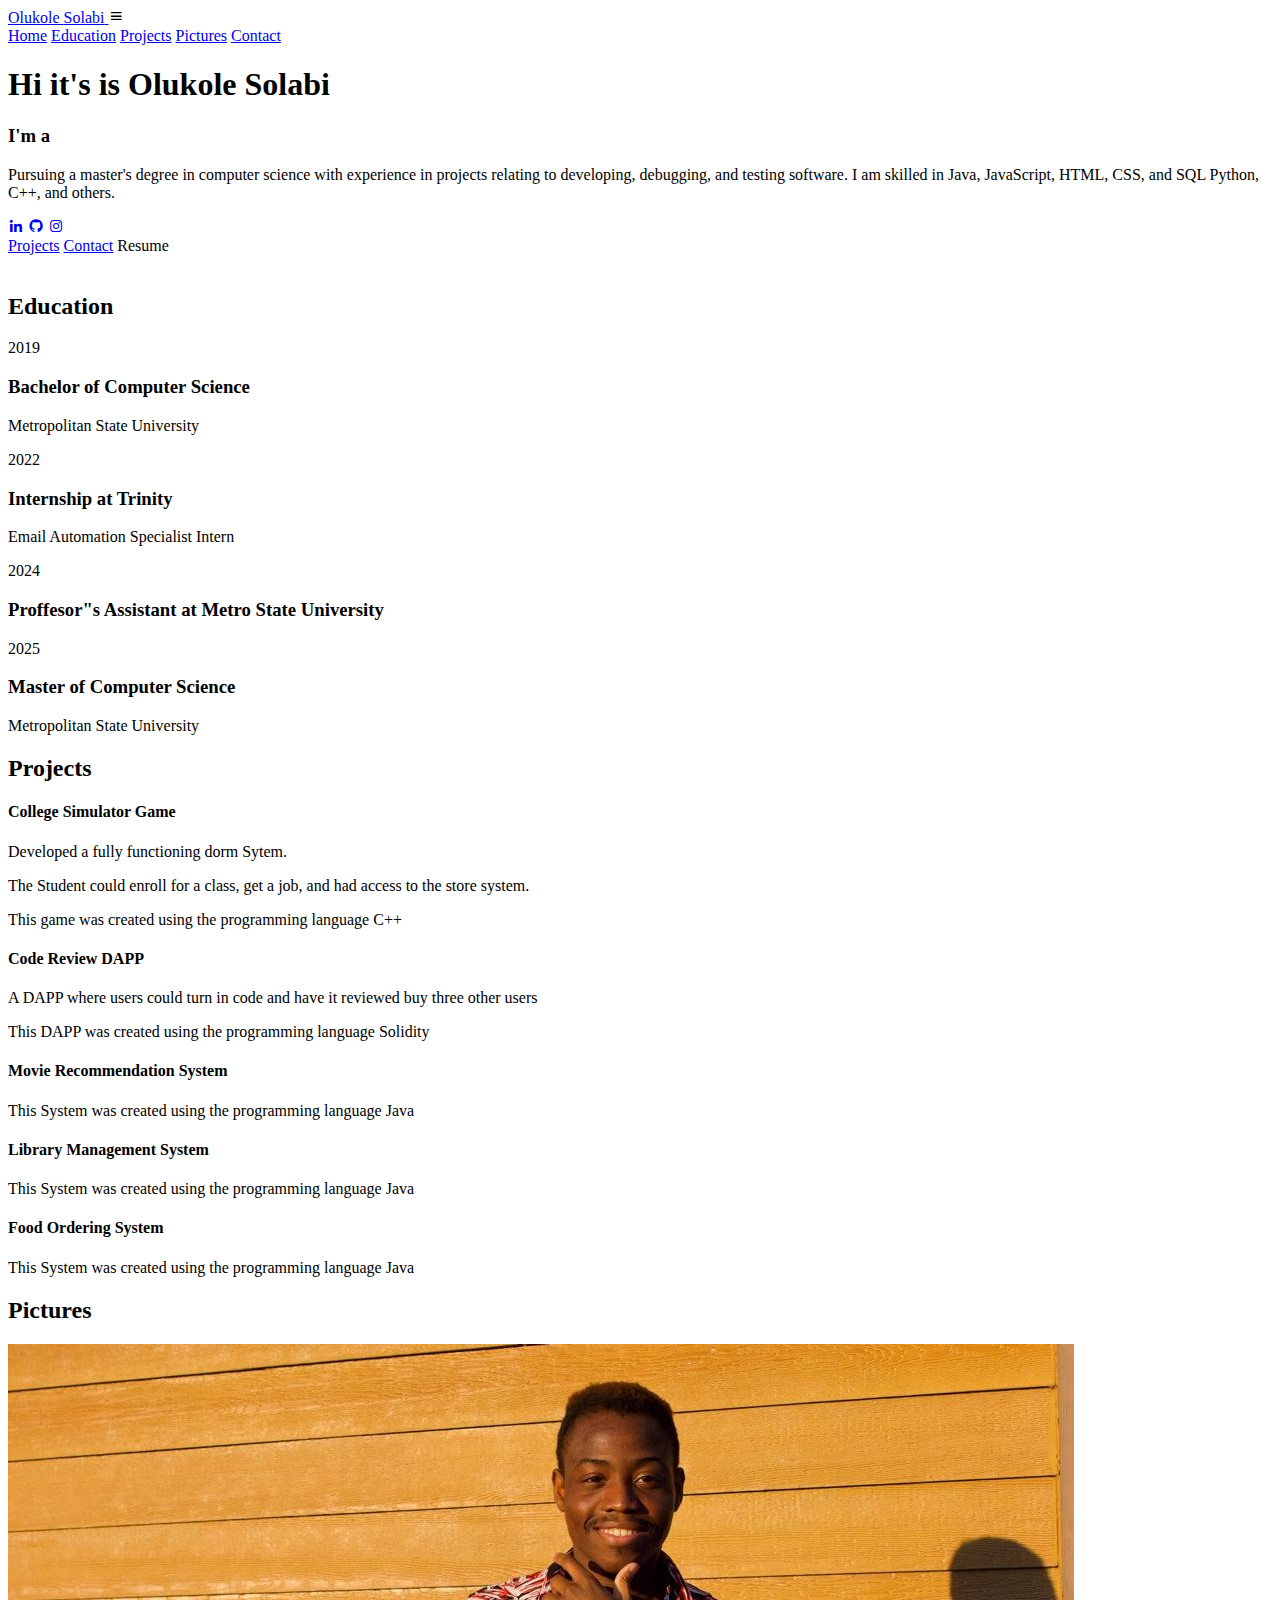
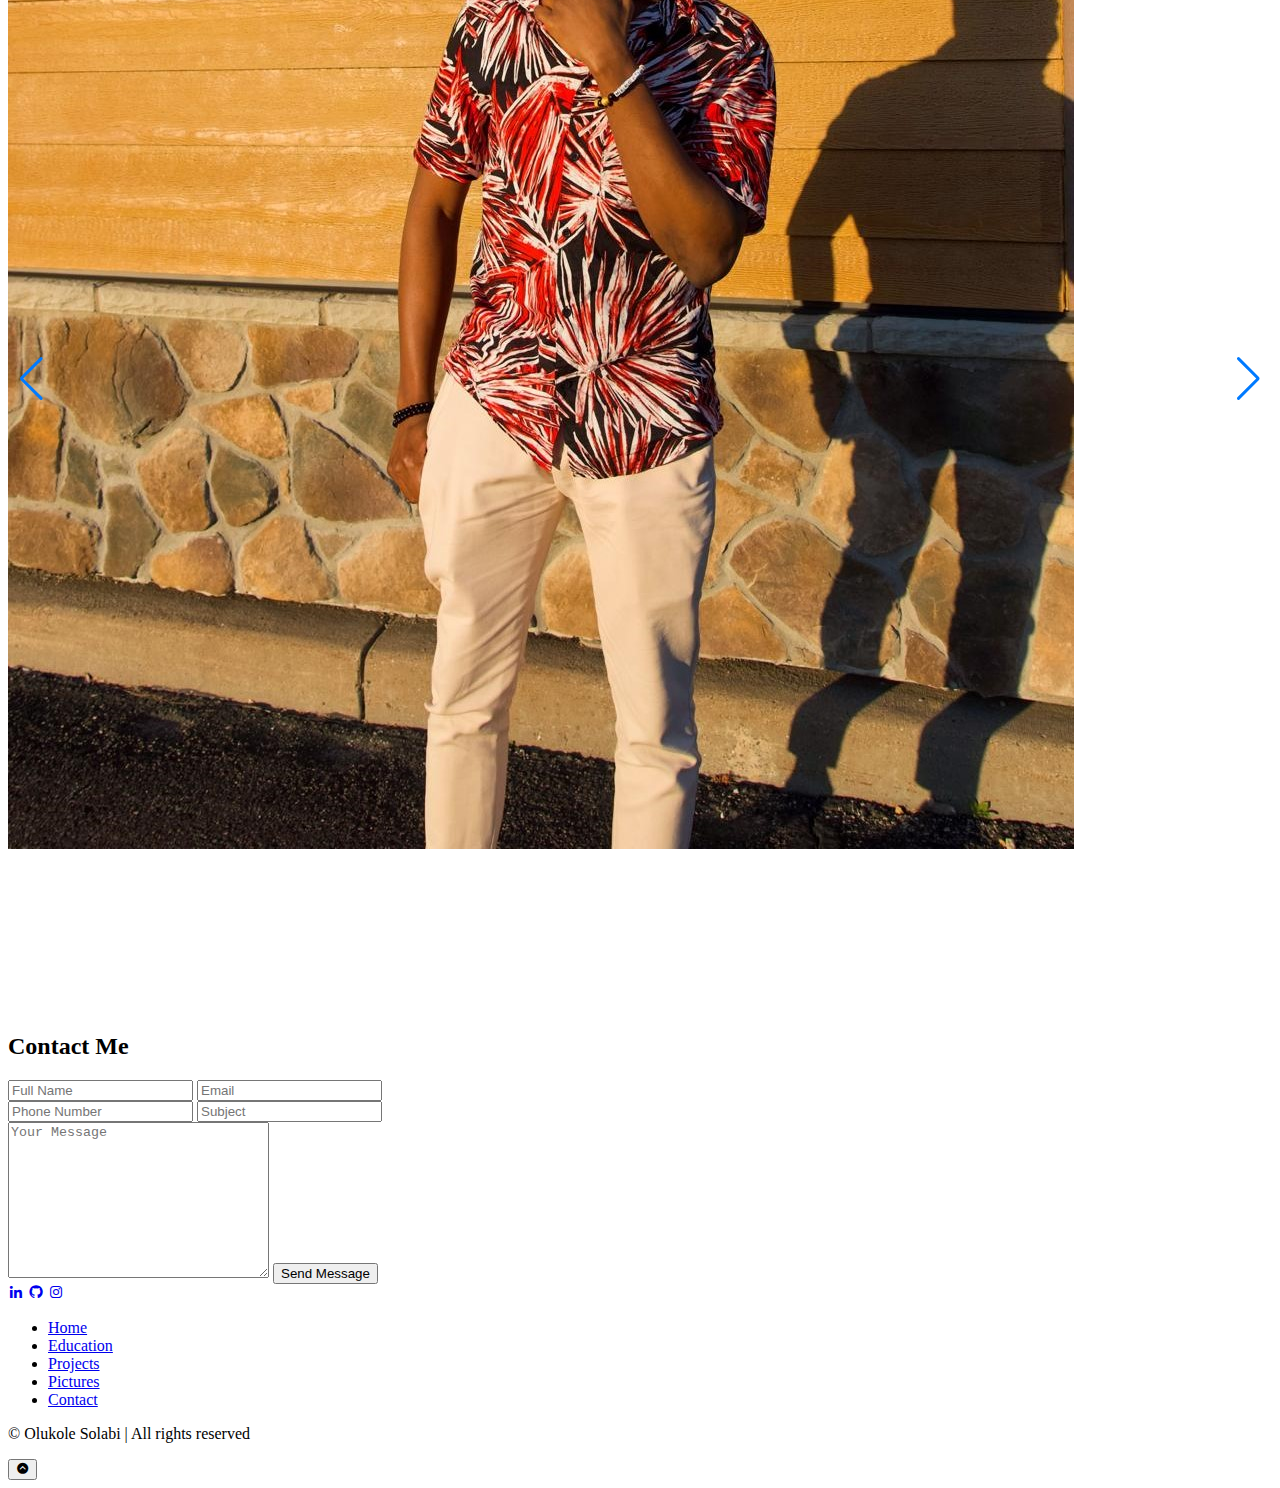
==== index.html @ d93c3abd "Update index.html" ====
<!DOCTYPE html>
<html lang="en">
<head>

  <!-- Google tag (gtag.js) -->
  <script async src="https://www.googletagmanager.com/gtag/js?id=G-7B7QV1RWB0"></script>
  <script>
    window.dataLayer = window.dataLayer || [];
    function gtag() { dataLayer.push(arguments); }
    gtag('js', new Date());

    gtag('config', 'G-7B7QV1RWB0');
  </script>

  <meta charset="UTF-8">
  <meta name="viewport" 
  content="width=device-width, initial-scale=1.0">
  <title>Olukole's Portfolio</title>
  <link rel="stylesheet" href="style.css">
  <link href='https://unpkg.com/boxicons@2.1.4/css/boxicons.min.css' rel='stylesheet'>
  <link rel="stylesheet" href="https://cdn.jsdelivr.net/npm/swiper@11/swiper-bundle.min.css" />
</head>
<body>
  <header class="header">
    <a href="#home" class="logo">Olukole
      <span>Solabi</span>
    </a>

    <i class='bx bx-menu' id="menu-icon"></i>

    <nav class="navbar">
      <a href="#home" class="active">Home</a>
      <a href="#education">Education</a>
      <a href="#projects">Projects</a>
      <a href="#pictures">Pictures</a>
      <a href="#contact">Contact</a>
    </nav>
  </header>

  <section class="home" id="home">
    <div class="home-content">
      <h1>Hi it's is Olukole <span>Solabi</span></h1>
      <h3 class="text-animation">I'm a <span></span></h3>
      <p>Pursuing a master's degree in computer science with 
        experience in projects relating to developing, debugging, 
        and testing software. I am skilled in Java, JavaScript, 
        HTML, CSS, and SQL Python, C++, and others.</p>

      <div class="social-icons">
        <a href="https://www.linkedin.com/in/olukole/" target="_blank"><i class='bx bxl-linkedin'></i></a>
        <a href="https://github.com/olukole" target="_blank"><i class='bx bxl-github'></i></a>
        <a href="https://www.instagram.com/kolino11/" target="_blank"><i class='bx bxl-instagram'></i></a>
      </div>

      <div class="btn-group">
        <a href="#projects" class="btn">Projects</a>
        <a href="#contact" class="btn">Contact</a>
        <a class="btn" onclick="downloadResume()">Resume</a>
      </div>
    </div>

    <div class="home-img">
      <img src="image.jpg" alt="">
    </div>
  </section>

  <section class="education" id="education">
    <h2 class="heading">Education</h2>
    
    <div class="timeline-items">

      <div class="timeline-item">
        <div class="timeline-dot"></div>
          <div class="timeline-date">2019</div>
          <div class="timeline-content">
            <h3>Bachelor of Computer Science</h3>
            <p>Metropolitan State University</p>
          </div>
      </div>

      <div class="timeline-item">
        <div class="timeline-dot"></div>
          <div class="timeline-date">2022</div>
          <div class="timeline-content">
            <h3>Internship at Trinity</h3>
            <p>Email Automation Specialist Intern</p>
          </div>
      </div>

      <div class="timeline-item">
        <div class="timeline-dot"></div>
          <div class="timeline-date">2024</div>
          <div class="timeline-content">
            <h3>Proffesor"s Assistant at Metro State University</h3>
          </div>
      </div>

      <div class="timeline-item">
        <div class="timeline-dot"></div>
          <div class="timeline-date">2025</div>
          <div class="timeline-content">
            <h3>Master of Computer Science</h3>
            <p>Metropolitan State University</p>
          </div>
      </div>
    </div>
  </section>

  <section class="projects" id="projects">
    <h2 class="heading">Projects</h2>

    <div class="projects-container">
      <div class="projects-box">
        <div class="projects-info">
          <h4>College Simulator Game</h4>
          <p>Developed a fully functioning dorm Sytem.</p>
          <p>The Student could enroll for a class, get a job, and had access to the store system.</p>
          <p>This game was created using the programming language C++</p>
        </div>
      </div>

      <div class="projects-box">
        <div class="projects-info">
          <h4>Code Review DAPP</h4>
          <p>A DAPP where users could turn in code and have it reviewed buy three other users</p>
          <p>This DAPP was created using the programming language Solidity</p>
        </div>
      </div>

      <div class="projects-box">
        <div class="projects-info">
          <h4>Movie Recommendation System</h4>
          <p>This System was created using the programming language Java</p>
        </div>
      </div>

      <div class="projects-box">
        <div class="projects-info">
          <h4>Library Management System</h4>
          <p>This System was created using the programming language Java</p>
        </div>
      </div>

      <div class="projects-box">
        <div class="projects-info">
          <h4>Food Ordering System</h4>
          <p>This System was created using the programming language Java</p>
        </div>
      </div>
    </div>

  </section>

  <section class="pictures" id="pictures">
    <h2 class="heading">Pictures</h2>
    <div class="swiper">
      <div class="swiper-wrapper">
        <div class="swiper-slide"><img src="1.jpg" alt="Olukole Solabi"></div>
        <div class="swiper-slide"><img src="2.jpg" alt="Olukole Solabi"></div>
        <div class="swiper-slide"><img src="3.jpg" alt="Olukole Solabi"></div>
        <div class="swiper-slide"><img src="image.jpg" alt="Olukole Solabi"></div>
      </div>
      <div class="swiper-pagination"></div>
      <div class="swiper-button-prev"></div>
      <div class="swiper-button-next"></div>
    </div>
  </section>

  <section class="contact" id="contact">
    <h2 class="heading">Contact <span>Me</span></h2>

    <form id="contactForm" action="https://api.web3forms.com/submit" method="POST">
      <input type="hidden" name="access_key" value="a55f4fb7-bed2-4c4a-ac47-9c2c9511fcd5">
      <input type="checkbox" name="botcheck" class="hidden" style="display: none;">
      
      <div class="input-group">
        <div class="input-box">
          <input type="text" name="name" placeholder="Full Name">
          <input type="email" name="email" placeholder="Email">
        </div>

        <div class="input-box">
          <input type="number" name="number" placeholder="Phone Number">
          <input type="text" name="text" placeholder="Subject">
        </div>
      </div>

      <div class="input-group2">
        <textarea name="Message" id="" cols="30" rows="10" placeholder="Your Message" required></textarea>
        <input type="submit" value="Send Message" class="btn">
      </div>
    </form>
  </section>

  <footer class="footer">
    <div class="social">
      <a href="https://www.linkedin.com/in/olukole/" target="_blank"><i class='bx bxl-linkedin'></i></a>
      <a href="https://github.com/olukole" target="_blank"><i class='bx bxl-github'></i></a>
      <a href="https://www.instagram.com/kolino11/" target="_blank"><i class='bx bxl-instagram'></i></a>
    </div>

    <ul class="list">
      <li>
        <a href="#home">Home</a>
      </li>

      <li>
        <a href="#education">Education</a>
      </li>

      <li>
        <a href="#projects">Projects</a>
      </li>

      <li>
        <a href="#pictures">Pictures</a>
      </li>

      <li>
        <a href="#contact">Contact</a>
      </li>
    </ul>
    <p class="copyright">
      © Olukole Solabi | All rights reserved
    </p>
  </footer>

  <button id="backToTopBtn" title="Go to top"><i class='bx bxs-chevron-up-circle'></i></button>
  <script src="script.js"></script>
  <script src="https://cdn.jsdelivr.net/npm/swiper@11/swiper-bundle.min.js"></script>
</body>
</html>
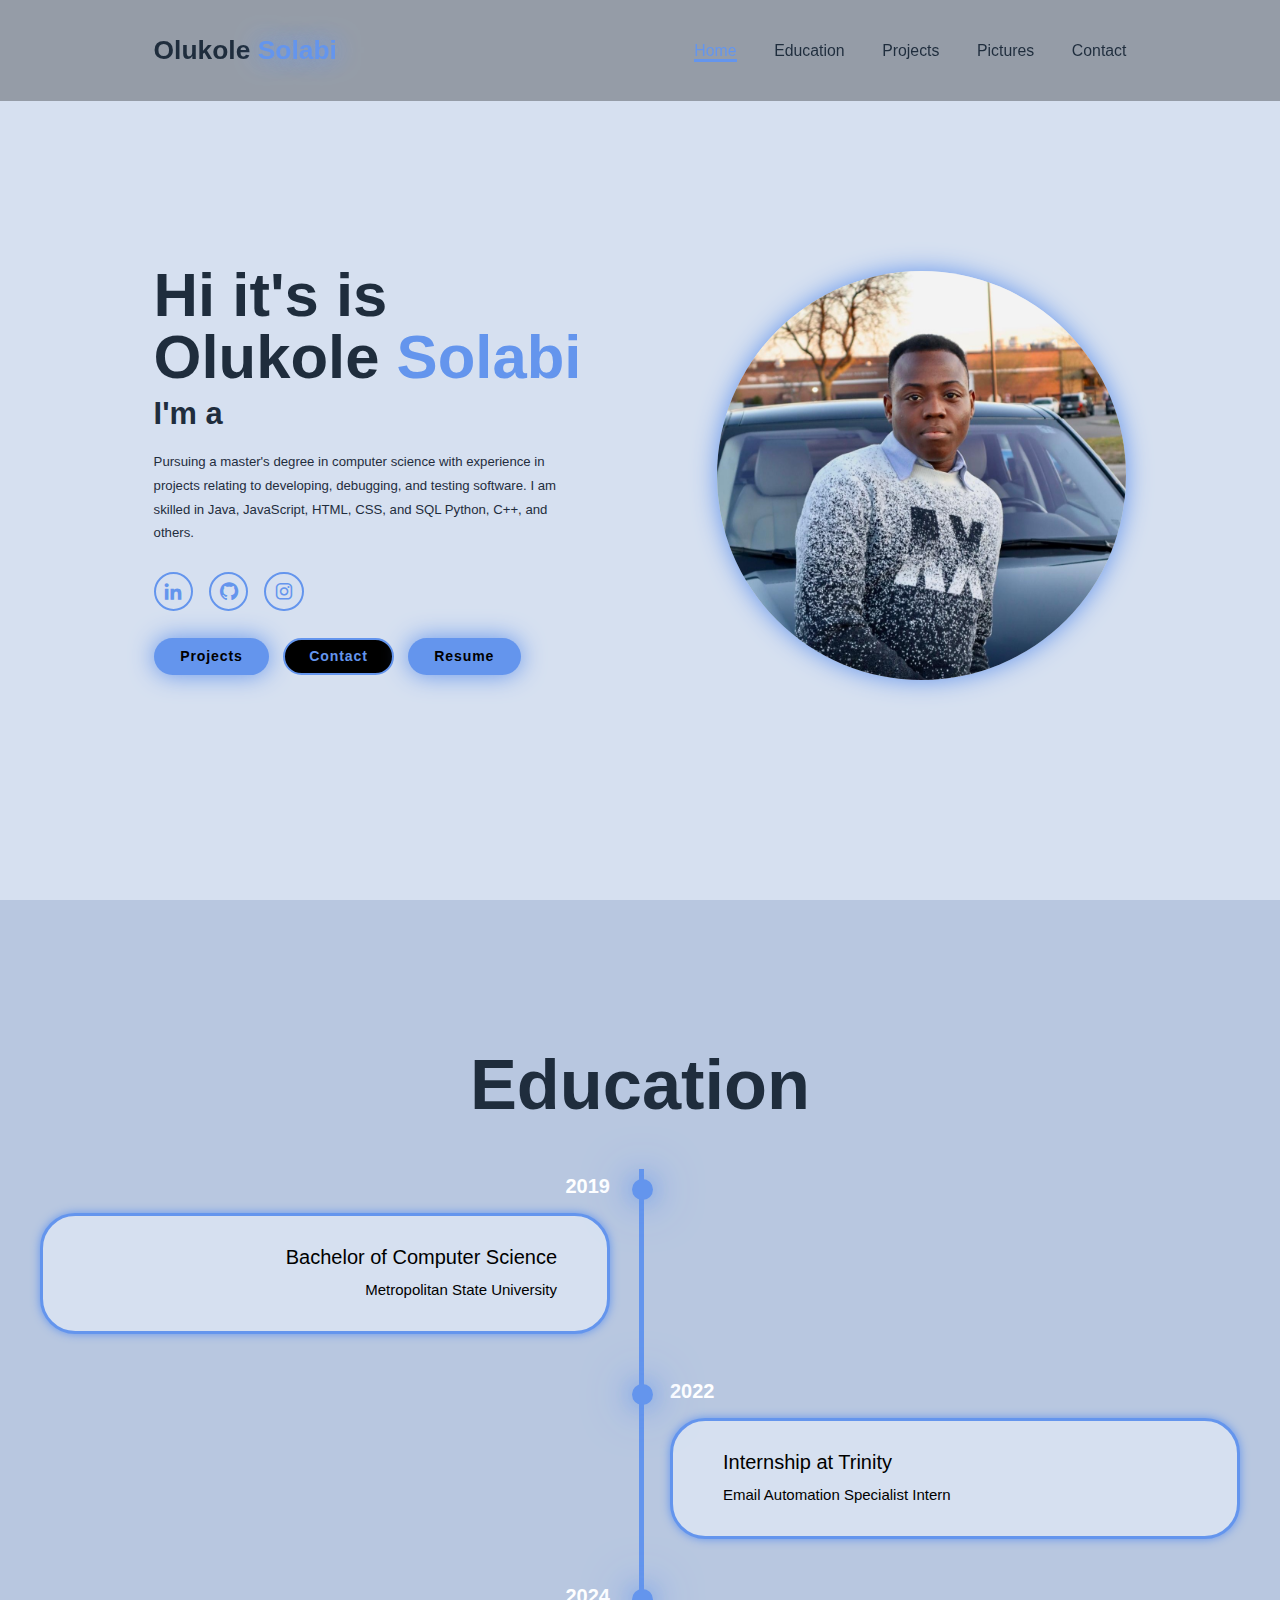
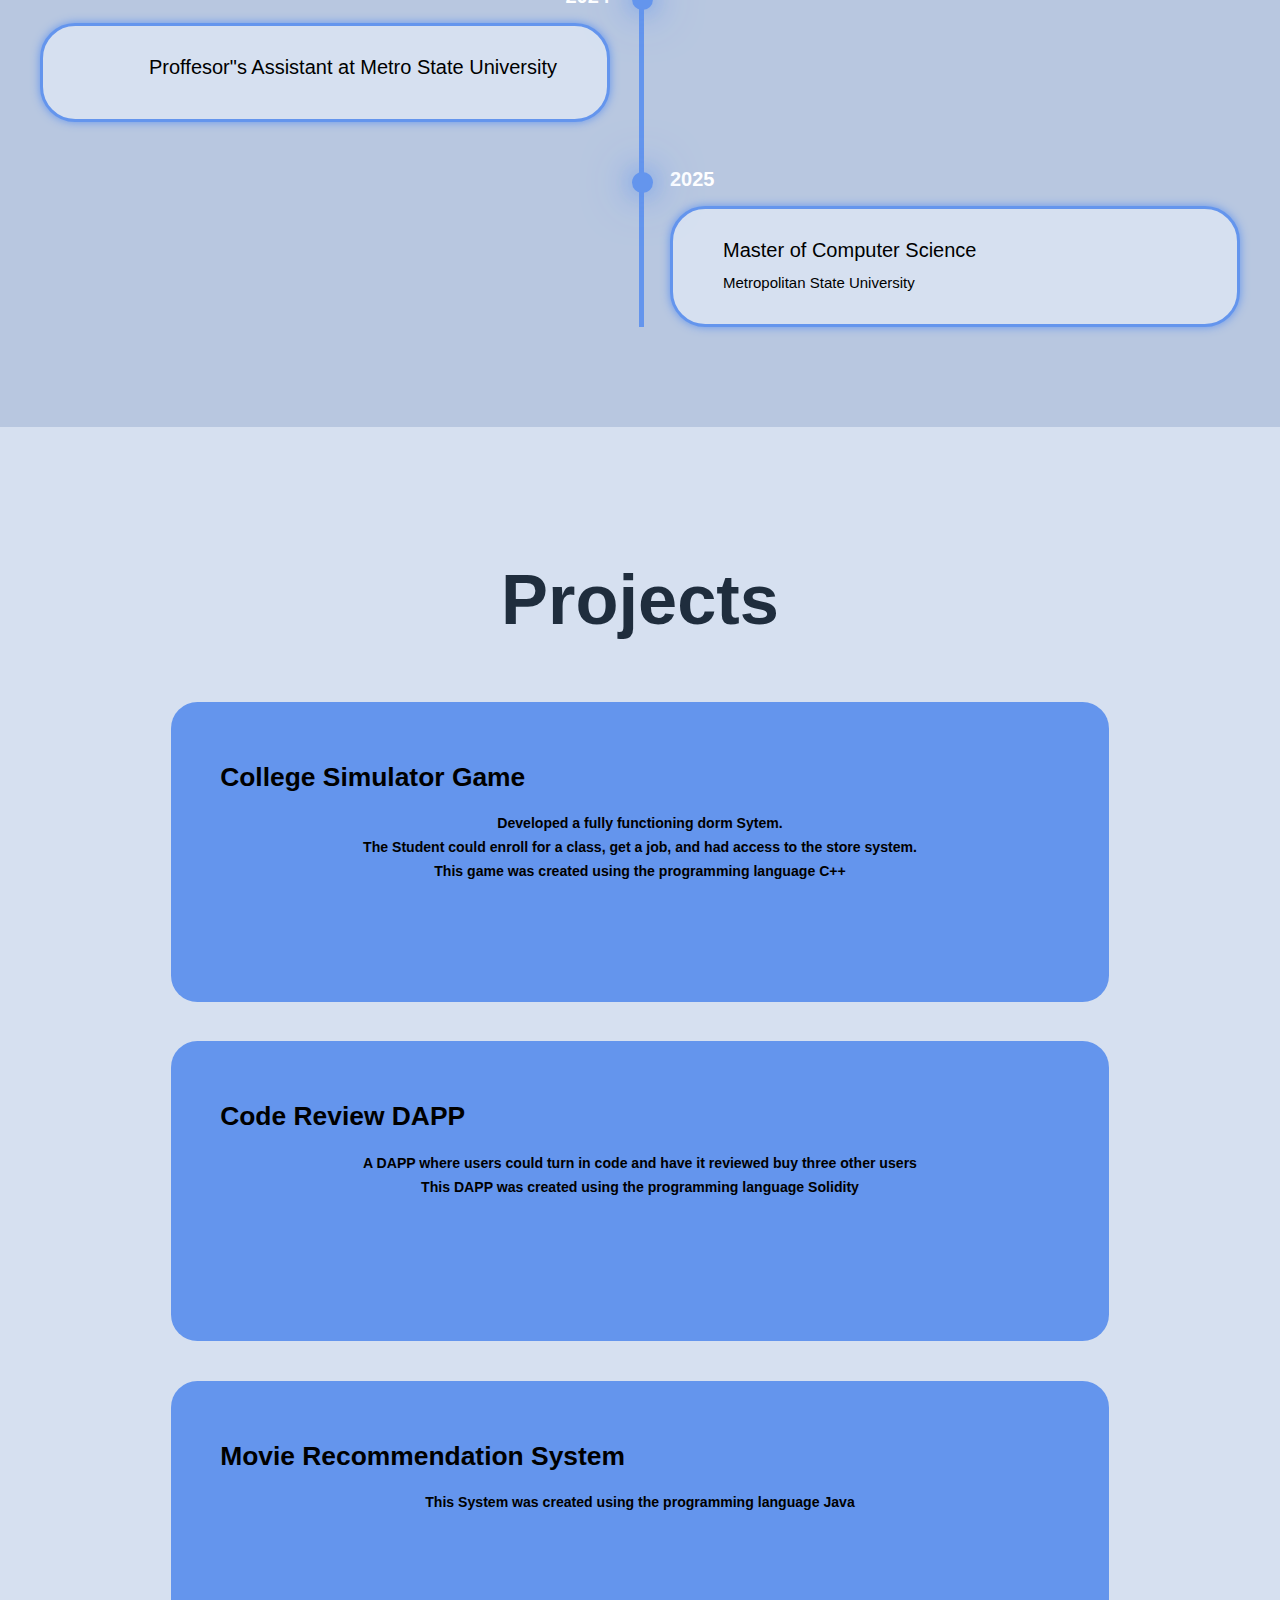
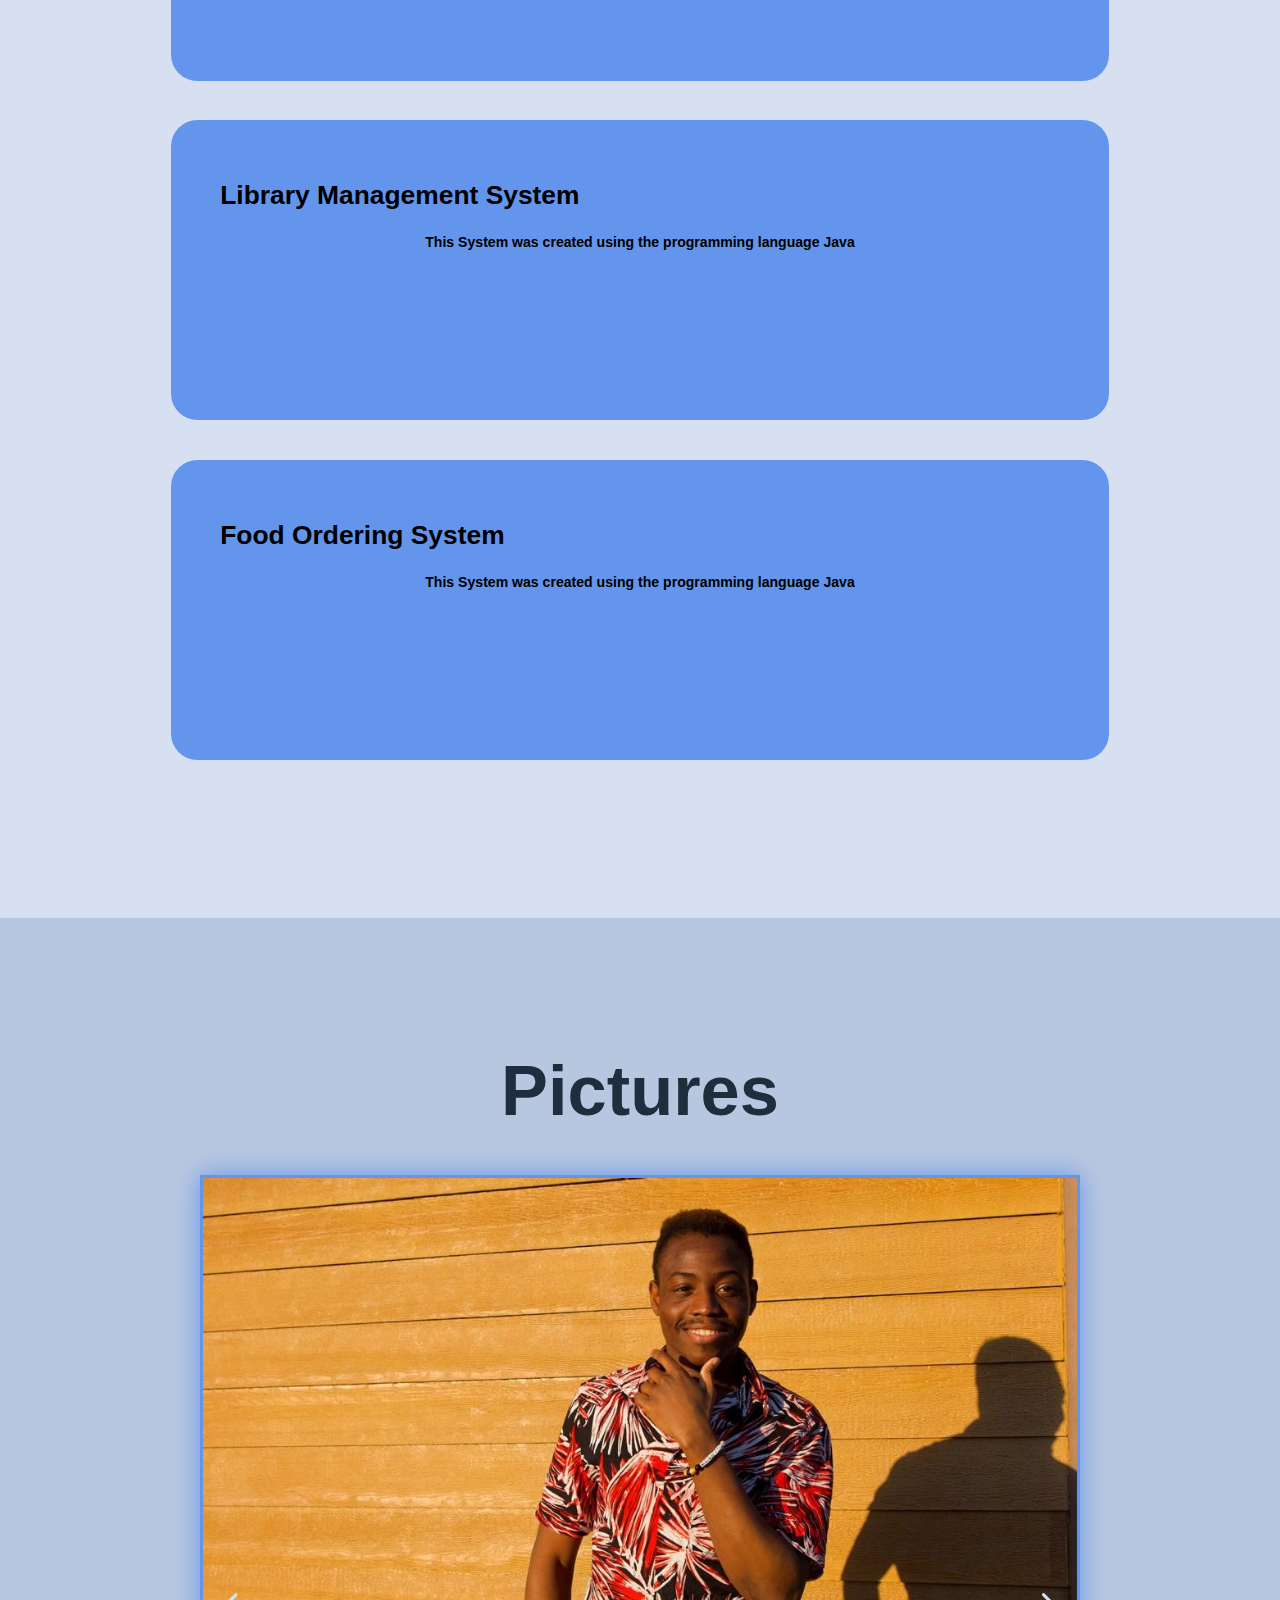
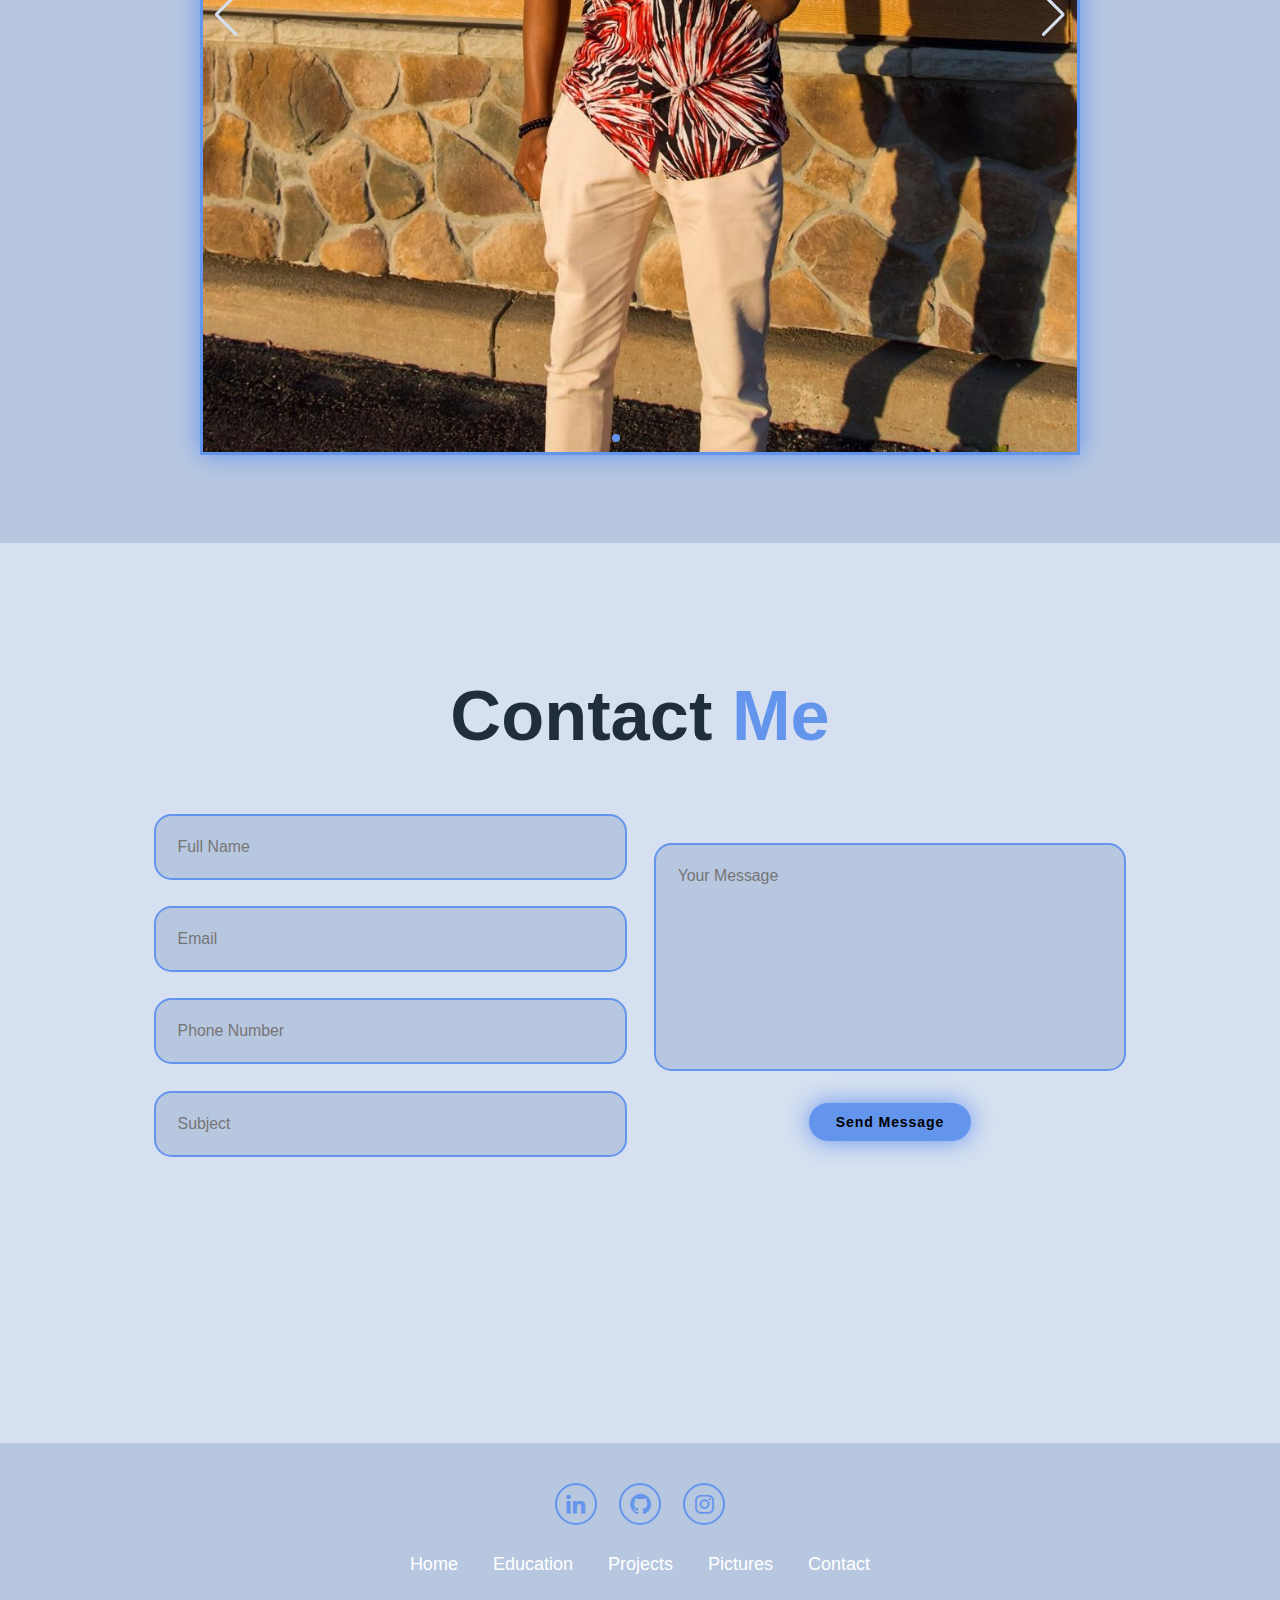
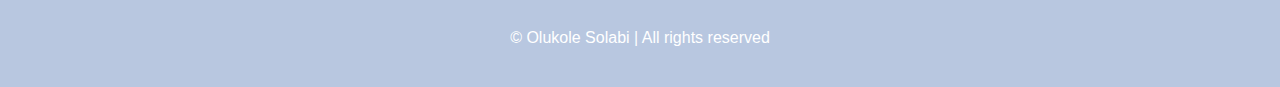
==== commit cabe597b: "Organizing" ====
--- a/index.html
+++ b/index.html
@@ -1,5 +1,6 @@
 <!DOCTYPE html>
 <html lang="en">
+
 <head>
 
   <!-- Google tag (gtag.js) -->
@@ -13,13 +14,13 @@
   </script>
 
   <meta charset="UTF-8">
-  <meta name="viewport" 
-  content="width=device-width, initial-scale=1.0">
+  <meta name="viewport" content="width=device-width, initial-scale=1.0">
   <title>Olukole's Portfolio</title>
-  <link rel="stylesheet" href="style.css">
+  <link rel="stylesheet" href="assets/css/style.css">
   <link href='https://unpkg.com/boxicons@2.1.4/css/boxicons.min.css' rel='stylesheet'>
   <link rel="stylesheet" href="https://cdn.jsdelivr.net/npm/swiper@11/swiper-bundle.min.css" />
 </head>
+
 <body>
   <header class="header">
     <a href="#home" class="logo">Olukole
@@ -41,9 +42,9 @@
     <div class="home-content">
       <h1>Hi it's is Olukole <span>Solabi</span></h1>
       <h3 class="text-animation">I'm a <span></span></h3>
-      <p>Pursuing a master's degree in computer science with 
-        experience in projects relating to developing, debugging, 
-        and testing software. I am skilled in Java, JavaScript, 
+      <p>Pursuing a master's degree in computer science with
+        experience in projects relating to developing, debugging,
+        and testing software. I am skilled in Java, JavaScript,
         HTML, CSS, and SQL Python, C++, and others.</p>
 
       <div class="social-icons">
@@ -60,48 +61,48 @@
     </div>
 
     <div class="home-img">
-      <img src="image.jpg" alt="">
+      <img src="assets/images/image.jpg" alt="">
     </div>
   </section>
 
   <section class="education" id="education">
     <h2 class="heading">Education</h2>
-    
+
     <div class="timeline-items">
 
       <div class="timeline-item">
         <div class="timeline-dot"></div>
-          <div class="timeline-date">2019</div>
-          <div class="timeline-content">
-            <h3>Bachelor of Computer Science</h3>
-            <p>Metropolitan State University</p>
-          </div>
-      </div>
-
-      <div class="timeline-item">
-        <div class="timeline-dot"></div>
-          <div class="timeline-date">2022</div>
-          <div class="timeline-content">
-            <h3>Internship at Trinity</h3>
-            <p>Email Automation Specialist Intern</p>
-          </div>
-      </div>
-
-      <div class="timeline-item">
-        <div class="timeline-dot"></div>
-          <div class="timeline-date">2024</div>
-          <div class="timeline-content">
-            <h3>Proffesor"s Assistant at Metro State University</h3>
-          </div>
-      </div>
-
-      <div class="timeline-item">
-        <div class="timeline-dot"></div>
-          <div class="timeline-date">2025</div>
-          <div class="timeline-content">
-            <h3>Master of Computer Science</h3>
-            <p>Metropolitan State University</p>
-          </div>
+        <div class="timeline-date">2019</div>
+        <div class="timeline-content">
+          <h3>Bachelor of Computer Science</h3>
+          <p>Metropolitan State University</p>
+        </div>
+      </div>
+
+      <div class="timeline-item">
+        <div class="timeline-dot"></div>
+        <div class="timeline-date">2022</div>
+        <div class="timeline-content">
+          <h3>Internship at Trinity</h3>
+          <p>Email Automation Specialist Intern</p>
+        </div>
+      </div>
+
+      <div class="timeline-item">
+        <div class="timeline-dot"></div>
+        <div class="timeline-date">2024</div>
+        <div class="timeline-content">
+          <h3>Proffesor"s Assistant at Metro State University</h3>
+        </div>
+      </div>
+
+      <div class="timeline-item">
+        <div class="timeline-dot"></div>
+        <div class="timeline-date">2025</div>
+        <div class="timeline-content">
+          <h3>Master of Computer Science</h3>
+          <p>Metropolitan State University</p>
+        </div>
       </div>
     </div>
   </section>
@@ -155,10 +156,10 @@
     <h2 class="heading">Pictures</h2>
     <div class="swiper">
       <div class="swiper-wrapper">
-        <div class="swiper-slide"><img src="1.jpg" alt="Olukole Solabi"></div>
-        <div class="swiper-slide"><img src="2.jpg" alt="Olukole Solabi"></div>
-        <div class="swiper-slide"><img src="3.jpg" alt="Olukole Solabi"></div>
-        <div class="swiper-slide"><img src="image.jpg" alt="Olukole Solabi"></div>
+        <div class="swiper-slide"><img src="assets/images/1.jpg" alt="Olukole Solabi"></div>
+        <div class="swiper-slide"><img src="assets/images/2.jpg" alt="Olukole Solabi"></div>
+        <div class="swiper-slide"><img src="assets/images/3.jpg" alt="Olukole Solabi"></div>
+        <div class="swiper-slide"><img src="assets/images/image.jpg" alt="Olukole Solabi"></div>
       </div>
       <div class="swiper-pagination"></div>
       <div class="swiper-button-prev"></div>
@@ -172,7 +173,7 @@
     <form id="contactForm" action="https://api.web3forms.com/submit" method="POST">
       <input type="hidden" name="access_key" value="a55f4fb7-bed2-4c4a-ac47-9c2c9511fcd5">
       <input type="checkbox" name="botcheck" class="hidden" style="display: none;">
-      
+
       <div class="input-group">
         <div class="input-box">
           <input type="text" name="name" placeholder="Full Name">
@@ -226,7 +227,8 @@
   </footer>
 
   <button id="backToTopBtn" title="Go to top"><i class='bx bxs-chevron-up-circle'></i></button>
-  <script src="script.js"></script>
+  <script src="assets/js/script.js"></script>
   <script src="https://cdn.jsdelivr.net/npm/swiper@11/swiper-bundle.min.js"></script>
 </body>
-</html>
+
+</html>--- a/assets/css/style.css
+++ b/assets/css/style.css
@@ -0,0 +1,692 @@
+*{
+  margin: 0;
+  padding: 0;
+  box-sizing: border-box;
+  text-decoration: none;
+  border: none;
+  outline: none;
+  scroll-behavior: smooth;
+  font-family: 'Poppins', sans-serif;
+}
+:root{
+--main-color: #6495ed;
+--complementary-color: #edc964;
+--bg-color: #d6e0f0;
+--second-bg-color: #b8c7e0;
+--text-color: #1f2d3d;
+}
+html{
+  font-size: 60%;
+  overflow-x: hidden;
+}
+body{
+  background: var(--bg-color);
+  color: var(--text-color);
+}
+.header{
+  position: fixed;
+  top: 0;
+  left: 0;
+  width: 100%;
+  padding: 4rem 12% 4rem;
+  background: rgba(0, 0, 0, 0.3);
+  backdrop-filter: blur(10px);
+  display: flex;
+  justify-content: space-between;
+  align-items: center;
+  z-index: 5;
+}
+.logo{
+  font-size: 3rem;
+  color: var(--text-color);
+  font-weight: 800;
+  cursor: pointer;
+  transition: 0.3s ease;
+}
+.logo:hover{
+  transform: scale(1.1);
+}
+.logo span{
+  text-shadow: 0 0 25px var(--main-color);
+}
+.navbar a{
+  font-size: 1.8rem;
+  color: var(--text-color);
+  margin-left: 4rem;
+  font-weight: 500;
+  transition: 0.3s ease;
+  border-bottom: 3px solid transparent;
+}
+.navbar a:hover,
+.navbar a.active{
+  color: var(--main-color);
+  border-bottom: 3px solid var(--main-color);
+}
+#menu-icon{
+  font-size: 3.6rem;
+  color: var(--main-color);
+  display: none;
+  cursor: pointer;
+}
+section{
+  min-height: 100vh;
+  padding: 10rem 12% 10rem;
+}
+.home {
+  display: flex;
+  align-items: center;
+  justify-content: center;
+  gap: 15rem;
+}
+.home-content{
+  display: flex;
+  flex-direction: column;
+  align-items: baseline;
+  text-align: left;
+  justify-content: center;
+  margin-top: 3rem;
+}
+span{
+  color: var(--main-color);
+}
+.logo span{
+  color: var(--main-color);
+}
+.home-content h3{
+  margin-bottom: 2rem;
+  margin-top: 1rem;
+  font-size: 3.5rem;
+}
+.home-content h1{
+  font-size: 7rem;
+  font-weight: 700;
+  margin-top: 1.5rem;
+  line-height: 1;
+}
+.home.img{
+  border-radius: 50%;
+}
+.home-img img{
+  position: relative;
+  top: 3rem;
+  width: 32vw;
+  border-radius: 50%;
+  box-shadow: 0 0 25px var(--main-color);
+  cursor: pointer;
+  transition: 0.4s ease-in-out;
+}
+.home-img img:hover{
+  box-shadow: 0 0 25px var(--main-color),
+              0 0 50px var(--main-color),
+              0 0 100px var(--main-color);
+}
+.home-content p{
+  font-size: 1.5rem;
+  font-weight: 500;
+  line-height: 1.8;
+  max-width: 1000px;
+}
+.social-icons a{
+  display: inline-flex;
+  justify-content: center;
+  align-items: center;
+  width: 4.5rem;
+  height: 4.5rem;
+  background: transparent;
+  border: 2px solid var(--main-color);
+  border-radius: 50%;
+  font-size: 2.5rem;
+  color: var(--main-color);
+  margin: 3rem 1.5rem 3rem 0;
+  transition: 0.3s ease-in-out;
+}
+.social-icons a:hover{
+  background: var(--main-color);
+  color: var(--text-color);
+  transform: scale(1.3)translateY(-5px);
+  box-shadow: 0 0 25px var(--main-color);
+}
+.btn{
+  display: inline-block;
+  padding: 1rem 2.8rem;
+  background: var(--main-color);
+  box-shadow: 0 0 25px var(--main-color);
+  border-radius: 4rem;
+  font-size: 1.6rem;
+  color: black;
+  border: 2px solid transparent;
+  letter-spacing: 0.1rem;
+  font-weight: 600;
+  transition: 0.3s ease-in-out;
+  cursor: pointer;
+}
+.btn:hover{
+  background: scale(1.05);
+  box-shadow: 0 0 50px var(--main-color);
+}
+.btn-group{
+  display: flex;
+  align-items: center;
+  gap: 1.5rem;
+}
+.btn-group a:nth-of-type(2){
+  background-color: black;
+  color: var(--main-color);
+  border: 2px solid var(--main-color);
+  box-shadow: 0 0 25px transparent;
+}
+.btn-group a:nth-of-type(2):hover{
+  background-color: var(--main-color);
+  color: black;
+  box-shadow: 0 0 25px var(--main-color);
+}
+.text-animation{
+  font-size: 34px;
+  font-weight: 600;
+  min-width: 280px;
+}
+.text-animation span{
+  position: relative;
+}
+.text-animation span::before{
+  content: "web developer";
+  color: var(--main-color);
+  animation: words 20s infinite;
+}
+.text-animation span::after{
+  content: "";
+  background-color: var(--bg-color);
+  position: absolute;
+  width: calc(100% + 8px);
+  height: 100%;
+  border-left: 3px solid var(--bg-color);
+  right: -8px;
+  animation: cursor 0.6s infinite, 
+  typing 20s steps(14) infinite;
+}
+@keyframes cursor{
+  to{
+    border-left: 2px solid var(--main-color);
+  }
+}
+@keyframes words{
+  0%,
+  20%{
+    content: "Software Developer";
+  }
+  21%,
+  40%{
+    content: "Web Designer";
+  }
+  41%,
+  60%{
+    content: "Data Analyst";
+  }
+  61%,
+  80%{
+    content: "Graduate";
+  }
+  81%,
+  100%{
+    content: "Freelancer";
+  }
+}
+@keyframes typing{
+  10%,
+  15%,
+  30%,
+  35%,
+  50%,
+  55%,
+  70%,
+  75%,
+  90%,
+  95%{
+    width: 0;
+  }
+  5%,
+  20%,
+  25%,
+  40%,
+  45%,
+  60%,
+  65%,
+  80%,
+  85%{
+    width: calc(100% + 8px);
+  }
+}
+.heading{
+  text-align: center;
+  font-size: 8rem;
+  margin: 5rem 0;
+}
+.education{
+  padding: 100px 15px;
+  background: var(--second-bg-color);
+}
+.education h2{
+  margin-bottom: 5rem;
+}
+.timeline-items{
+  max-width: 1200px;
+  margin: auto;
+  display: flex;
+  flex-wrap: wrap;
+  position: relative;
+}
+.timeline-items::before{
+  content: "";
+  position: absolute;
+  width: 5px;
+  height: 100%;
+  background: var(--main-color);
+  left: calc(50% - 1px);
+}
+.timeline-item{
+  margin-bottom: 40px;
+  width: 100%;
+  position: relative;
+}
+.timeline-item:last-child{
+  margin-bottom: 0;
+}
+.timeline-item:nth-child(odd){
+  padding-right: calc(50% + 30px);
+  text-align: right;
+}
+.timeline-item:nth-child(even){
+  padding-left: calc(50% + 30px);
+}
+.timeline-dot{
+  height: 21px;
+  width: 21px;
+  background: var(--main-color);
+  box-shadow: 0 0 25px var(--main-color),
+              0 0 50px var(--main-color);
+  position: absolute;
+  left: calc(50% - 8px);
+  border-radius: 50%;
+  top: 10px;
+}
+.timeline-date{
+  font-size: 20px;
+  font-weight: 800;
+  color: white;
+  margin: 6px 0 15px;
+}
+.timeline-content{
+  background-color: var(--bg-color);
+  border: 3px solid var(--main-color);
+  padding: 30px 50px;
+  border-radius: 4rem;
+  box-shadow: 0 0 10px var(--main-color);
+  cursor: pointer;
+  transition: 0.3s ease-in-out;
+}
+.timeline-content:hover{
+  transform: scale(1.05);
+  box-shadow: 0 0 25px var(--main-color);
+}
+.timeline-content h3{
+  margin: 0 0 10px;
+  font-size: 20px;
+  font-weight: 500;
+  color: black;
+}
+.timeline-content p{
+  font-size: 15px;
+  color: black;
+  line-height: 22px;
+  font-weight: 300;
+}
+
+::-webkit-scrollbar{
+  width: 15px;
+}
+::-webkit-scrollbar-thumb{
+  background: var(--main-color);
+}
+::-webkit-scrollbar-track{
+  background: var(--bg-color);
+  width: 50px;
+}
+.projects{
+  background: var(--bg-color);
+  color: black;
+}
+.projects h2{
+  margin-bottom: 5rem;
+  color: var(--text-color);
+}
+.projects-container{
+  display: grid;
+  grid-template-columns: repeat(2, 1fr);
+  align-items: center;
+  gap: 2.5rem;
+}
+.projects-box{
+  background-color: var(--main-color);
+  height: 300px;
+  border-radius: 3rem;
+  border: 5px solid transparent;
+  cursor: pointer;
+  transition: 0.4s ease-in-out;
+}
+.projects-box:hover{
+  background: white;
+  color: black;
+  border: 5px solid var(--main-color);
+  transform: scale(1.03);
+}
+.projects-box .projects-info{
+  display: flex;
+  flex-direction: column;
+  text-align: left;
+  max-height: 200px;
+  justify-content: left;
+  align-items: baseline;
+  padding: 5rem 5rem;
+}
+.projects-info h4{
+  font-size: 3rem;
+  font-weight: 800;
+  line-height: 2;
+  margin-bottom: 1rem;
+}
+.projects-info p{
+  font-size: 1.6rem;
+  font-weight: 600;
+  line-height: 1.7;
+  max-height: 100px;
+  margin: auto;
+}
+
+.pictures{
+  background: var(--second-bg-color);
+}
+.pictures.heading{
+  margin-bottom: 5rem;
+}
+
+.swiper{
+  background-size: cover;
+  display: flex;
+  align-items: center;
+  justify-content: center;
+  flex-direction: column;
+  width: 100%;
+  max-width: 100rem;
+  height: auto;
+  aspect-ratio: 1 / 1;
+  border: 3px solid var(--main-color);
+  box-shadow: 0 0 25px var(--main-color);
+}
+.swiper-slide img{
+  width: 100%;
+  height: auto;
+  object-fit: cover;
+}
+.swiper .swiper-button-next, 
+.swiper .swiper-button-prev{
+  color: var(--bg-color);
+  font-size: 1.5rem;
+  @media (max-width: 768px){
+    font-size: 1rem;
+  }
+}
+.swiper .swiper-button-next:hover, 
+.swiper .swiper-button-prev:hover{
+    transform: scale(1.1)translateY(-5px);
+}
+.swiper .swiper-pagination-bullet-active{
+  background-color: var(--main-color);
+}
+
+.contact{
+  background: var(--bg-color);
+}
+.contact h2{
+  margin-bottom: 3rem;
+}
+.contact form{
+  display: flex;
+  align-items: center;
+  justify-content: center;
+  gap: 3rem;
+  margin: 5rem auto;
+  text-align: center;
+}
+.contact form .input-box{
+  display: flex;
+  justify-content: center;
+  flex-wrap: wrap;
+}
+.contact form .input-box input,
+.contact form textarea{
+  width: 100%;
+  padding: 2.5rem;
+  font-size: 1.8rem;
+  color: var(--text-color);
+  background: var(--second-bg-color);
+  border-radius: 2rem;
+  border: 2px solid var(--main-color);
+  margin: 1.5rem 0;
+  resize: none;
+}
+.contact form .btn{
+  margin-top: 2rem;
+}
+
+.footer{
+  position: relative;
+  bottom: 0;
+  width: 100%;
+  background-color: var(--second-bg-color);
+  padding: 40px 0;
+}
+.footer .social{
+  text-align: center;
+  padding-bottom: 25px;
+  color: var(--main-color);
+}
+.footer .social a{
+  color: var(--main-color);
+  font-size: 25px;
+  border: 2px solid var(--main-color);
+  width: 42px;
+  height: 42px;
+  line-height: 42px;
+  text-align: center;
+  border-radius: 50%;
+  margin: 0 10px;
+  transition: 0.3s ease-in-out;
+  display: inline-block;
+}
+.footer .social a:hover{
+  color: black;
+  background-color: var(--main-color);
+  transform: scale(1.2)translateY(-10px);
+  box-shadow: 0 0 25px var(--main-color);
+}
+.footer ul{
+  margin-top: 0;
+  padding: 0;
+  font-size: 18px;
+  line-height: 1.6;
+  margin-bottom: 0;
+  text-align: center;
+}
+.footer ul li a{
+  color: white;
+  border-bottom: 3px solid transparent;
+  transition: 0.3s ease-in-out;
+}
+.footer ul li a:hover{
+  border-bottom: 3px solid var(--main-color);
+}
+.footer ul li{
+  display: inline-block;
+  padding: 0 15px;
+}
+.footer .copyright{
+  margin-top: 50px;
+  text-align: center;
+  font-size: 16px;
+  color: white;
+}
+
+#backToTopBtn {
+  position: fixed;
+  bottom: 40px;
+  right: 40px;
+  display: none;
+  width: 40px;
+  height: 40px;
+  background-color: var(--main-color);
+  color: white;
+  text-align: center;
+  line-height: 20px;
+  font-size: 3rem;
+  border: none;
+  border-radius: 50%;
+  cursor: pointer;
+  box-shadow: 0 0 10px var(--main-color);
+  transition: transform 0.3s ease, box-shadow 0.3s ease;
+}
+#backToTopBtn:hover {
+  transform: scale(1.1);
+  box-shadow: 0 0 15px var(--main-color);
+}
+
+@media (max-width: 1285px){
+  html{
+    font-size: 55%;
+  }
+  .projects-container{
+    padding: 1rem;
+    padding-bottom: 7rem;
+    grid-template-columns: 1fr;
+    margin: 0 auto;
+  }
+  .projects-box{
+    margin: 1rem;
+  }
+}
+@media (max-width: 1200px) {
+  .swiper {
+    max-width: 80rem;
+    height: auto;
+  }
+}
+@media (max-width: 991px){
+  header{
+    padding: 2rem 3%;
+  }
+  section{
+    padding: 10rem 3% 2rem;
+  }
+  .timeline-item::before{
+    left: 7px;
+  }
+  .timeline-item:nth-child(odd){
+    padding-right: 0;
+    text-align: left;
+  }
+  .timeline-item:nth-child(even),
+  .timeline-item:nth-child(odd){
+    padding-left: 37px;
+  }
+  .timeline-dot{
+    left: 0;
+  }
+  .projects{
+    padding-bottom: 7rem;
+  }
+  .contact form{
+    flex-direction: column;
+  }
+  .footer{
+    padding: 2rem 3%;
+  }
+}
+@media(max-width: 895px){
+  #menu-icon{
+    display: block;
+  }
+  .navbar{
+    position: absolute;
+    top: 100%;
+    right: 0;
+    width: 50%;
+    padding: 1rem 3%;
+    background: rgba(0, 0, 0, 0.8);
+    backdrop-filter: blur(20px);
+    border-bottom-left-radius: 2rem;
+    border-left: 2px solid var(--main-color);
+    border-bottom: 2px solid var(--main-color);
+    display: none;
+  }
+  .navbar.active{
+    display: block;
+  }
+  .navbar a{
+    display: block;
+    margin: 3rem 0;
+    color: white;
+    font-size: 2rem;
+  }
+  .home{
+    flex-direction: column-reverse;
+    margin: 5rem 4rem;
+  }
+  .home-content h3{
+    font-size: 2.6rem;
+  }
+  .home-content h1{
+    font-size: 8rem;
+    margin-top: 3rem;
+  }
+  .home-content p{
+    max-width: 600px;
+    margin: 0 auto;
+  }
+  .home-img img{
+    width: 56vw;
+  }
+  .projects h2{
+    margin-bottom: 3rem;
+  }
+  .projects-container{
+    grid-template-columns: repeat(1, 1fr);
+  }
+}
+@media (max-width: 768px) {
+  .swiper {
+    max-width: 60rem;
+    height: auto;
+  }
+}
+@media (max-width: 480px) {
+  .swiper {
+    max-width: 100%;
+    padding: 1rem;
+    height: auto;
+  }
+  .projects h4 {
+    font-size: 2.5rem;
+  }
+  
+  .projects p {
+    font-size: 1rem;
+  }
+}
+
+
+
+/* References
+  https: //www.youtube.com/watch?v=UqHILyzcULE : Video
+  https: //swiperjs.com/get-started : Swiper
+  https: //boxicons.com/?query= : Boxicons
+  https: //web3forms.com/#start
+*/
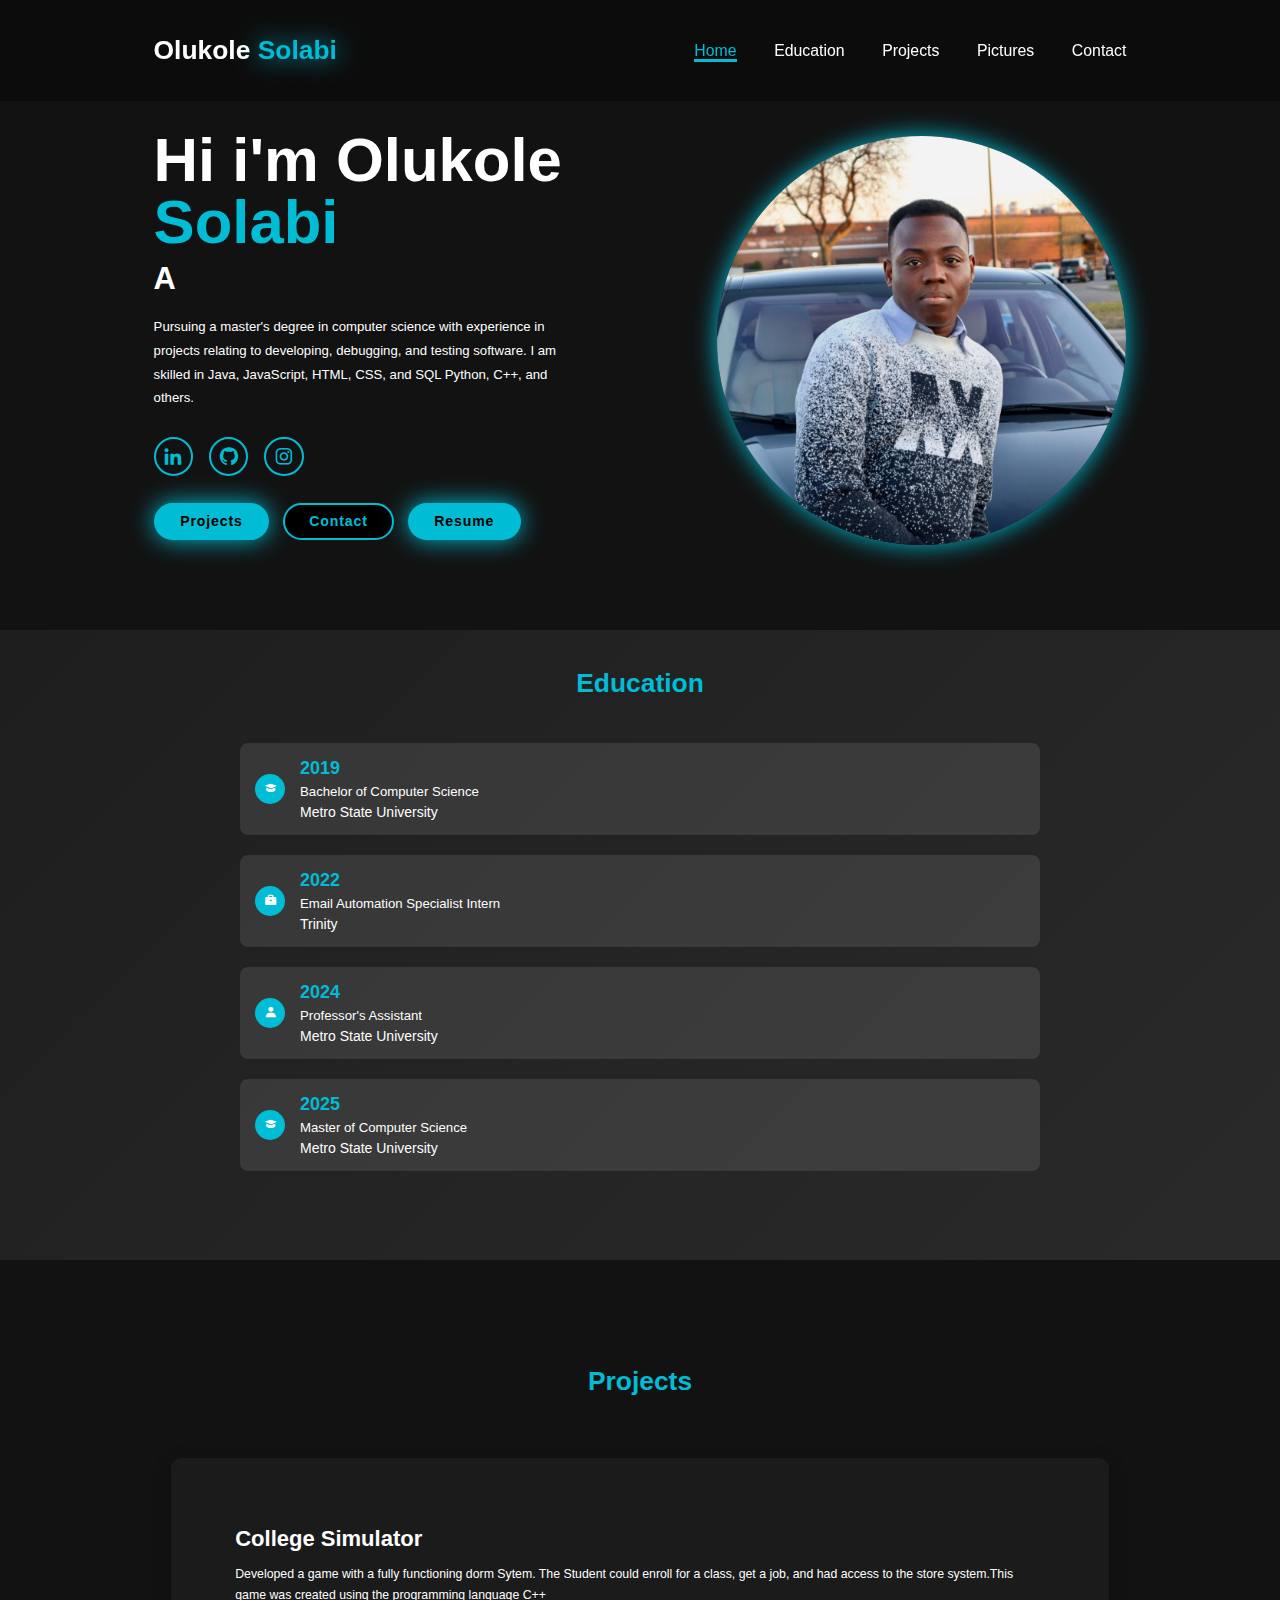
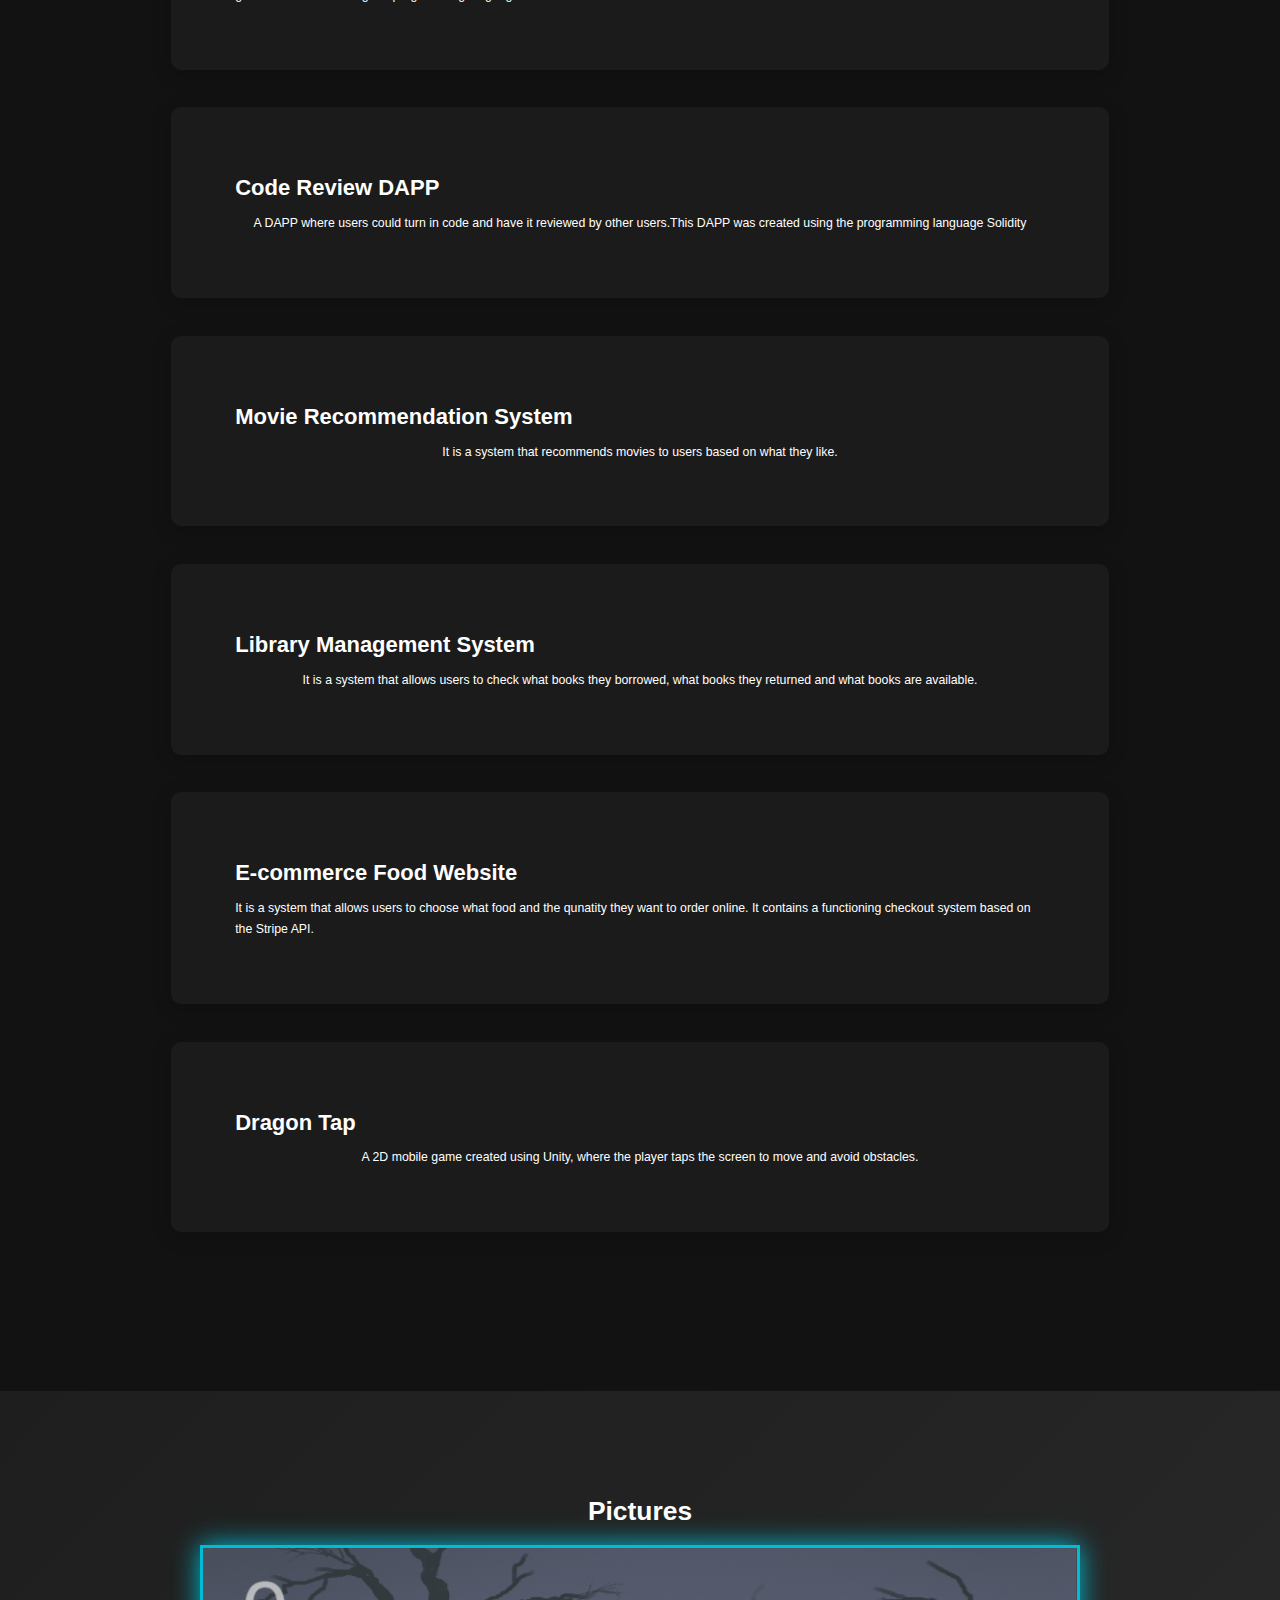
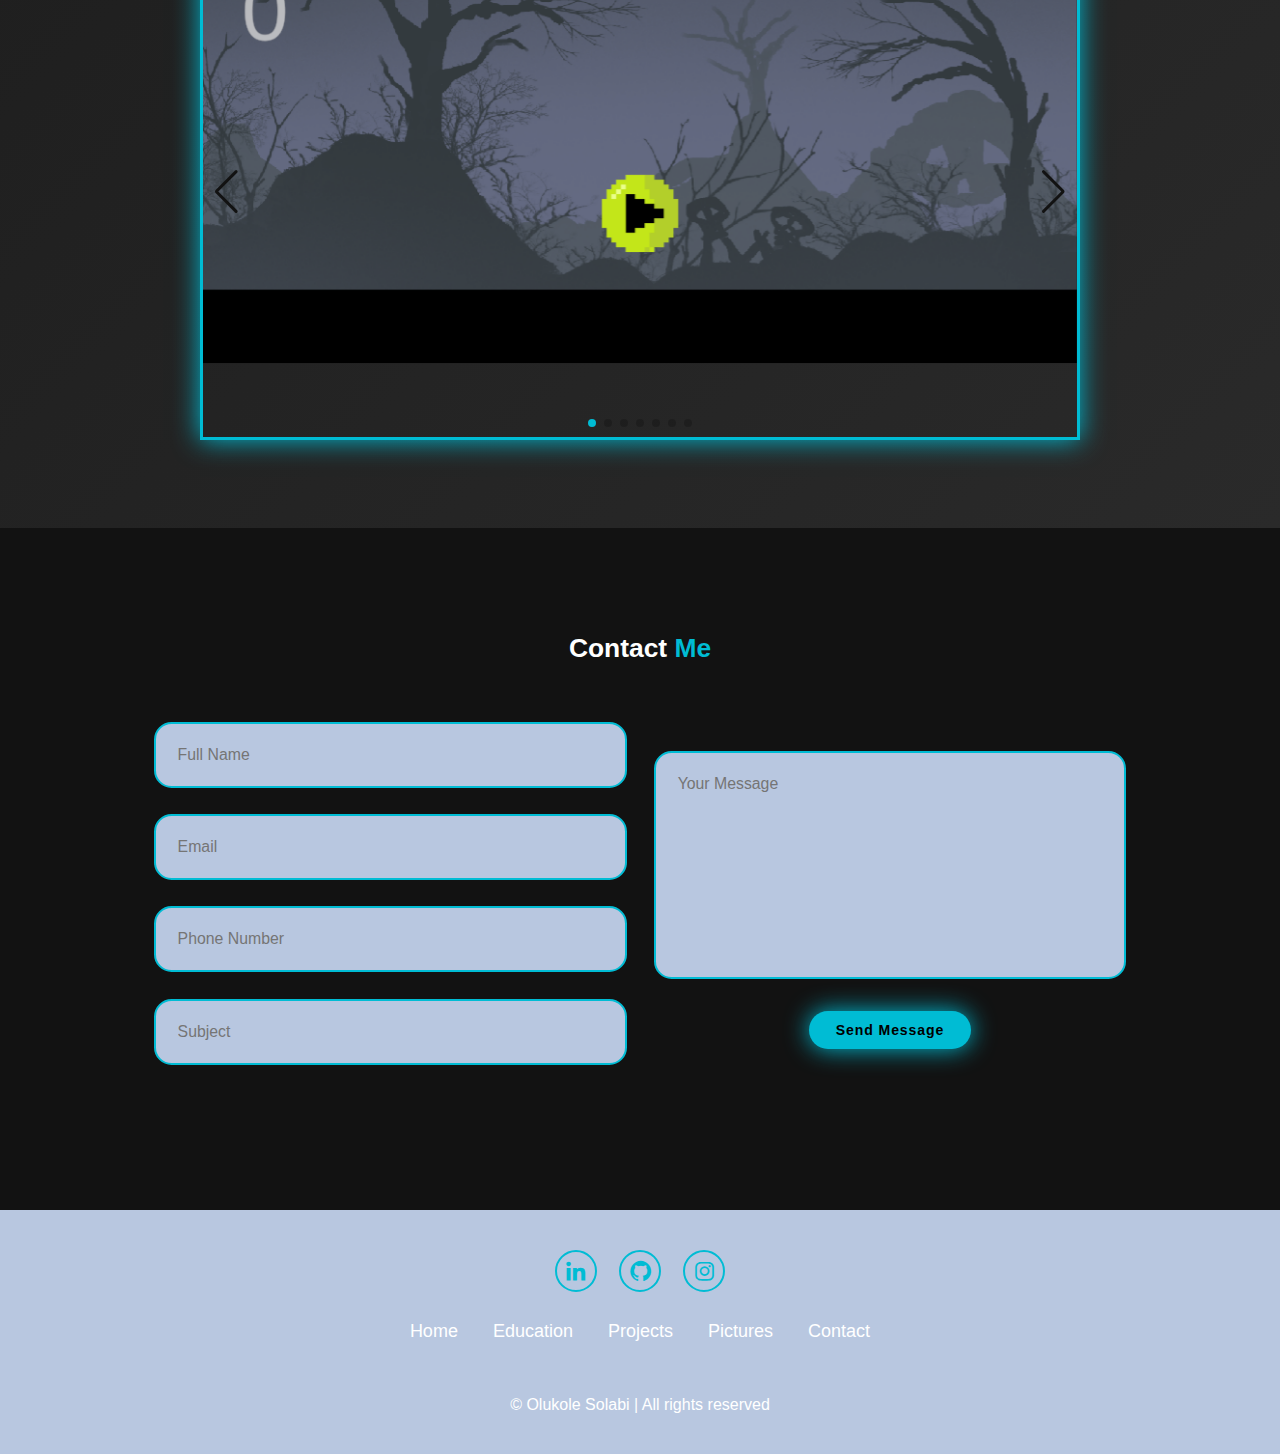
==== commit 921609d7: "Update" ====
--- a/index.html
+++ b/index.html
@@ -19,6 +19,7 @@
   <link rel="stylesheet" href="assets/css/style.css">
   <link href='https://unpkg.com/boxicons@2.1.4/css/boxicons.min.css' rel='stylesheet'>
   <link rel="stylesheet" href="https://cdn.jsdelivr.net/npm/swiper@11/swiper-bundle.min.css" />
+  <link href="https://fonts.googleapis.com/css2?family=Montserrat:wght@400;600;700&display=swap" rel="stylesheet">
 </head>
 
 <body>
@@ -40,8 +41,8 @@
 
   <section class="home" id="home">
     <div class="home-content">
-      <h1>Hi it's is Olukole <span>Solabi</span></h1>
-      <h3 class="text-animation">I'm a <span></span></h3>
+      <h1>Hi i'm Olukole <span>Solabi</span></h1>
+      <h3 class="text-animation">A <span></span></h3>
       <p>Pursuing a master's degree in computer science with
         experience in projects relating to developing, debugging,
         and testing software. I am skilled in Java, JavaScript,
@@ -61,105 +62,104 @@
     </div>
 
     <div class="home-img">
-      <img src="assets/images/image.jpg" alt="">
+      <img src="assets/images/dp.jpg" alt="">
     </div>
   </section>
 
   <section class="education" id="education">
     <h2 class="heading">Education</h2>
-
     <div class="timeline-items">
-
-      <div class="timeline-item">
-        <div class="timeline-dot"></div>
-        <div class="timeline-date">2019</div>
-        <div class="timeline-content">
-          <h3>Bachelor of Computer Science</h3>
-          <p>Metropolitan State University</p>
-        </div>
-      </div>
-
-      <div class="timeline-item">
-        <div class="timeline-dot"></div>
-        <div class="timeline-date">2022</div>
-        <div class="timeline-content">
-          <h3>Internship at Trinity</h3>
-          <p>Email Automation Specialist Intern</p>
-        </div>
-      </div>
-
-      <div class="timeline-item">
-        <div class="timeline-dot"></div>
-        <div class="timeline-date">2024</div>
-        <div class="timeline-content">
-          <h3>Proffesor"s Assistant at Metro State University</h3>
-        </div>
-      </div>
-
-      <div class="timeline-item">
-        <div class="timeline-dot"></div>
-        <div class="timeline-date">2025</div>
-        <div class="timeline-content">
-          <h3>Master of Computer Science</h3>
-          <p>Metropolitan State University</p>
-        </div>
-      </div>
+        <div class="timeline-item">
+            <div class="timeline-dot"><i class='bx bxs-graduation'></i></div>
+            <div class="timeline-content">
+                <div class="timeline-date">2019</div>
+                <h3>Bachelor of Computer Science</h3>
+                <p>Metro State University</p>
+            </div>
+        </div>
+
+        <div class="timeline-item">
+            <div class="timeline-dot"><i class='bx bxs-briefcase'></i></div>
+            <div class="timeline-content">
+                <div class="timeline-date">2022</div>
+                <h3>Email Automation Specialist Intern</h3>
+                <p>Trinity</p>
+            </div>
+        </div>
+
+        <div class="timeline-item">
+            <div class="timeline-dot"><i class='bx bxs-user'></i></div>
+            <div class="timeline-content">
+                <div class="timeline-date">2024</div>
+                <h3>Professor's Assistant</h3>
+                <p>Metro State University</p>
+            </div>
+        </div>
+
+        <div class="timeline-item">
+            <div class="timeline-dot"><i class='bx bxs-graduation'></i></div>
+            <div class="timeline-content">
+                <div class="timeline-date">2025</div>
+                <h3>Master of Computer Science</h3>
+                <p>Metro State University</p>
+            </div>
+        </div>
     </div>
   </section>
 
   <section class="projects" id="projects">
     <h2 class="heading">Projects</h2>
-
     <div class="projects-container">
-      <div class="projects-box">
-        <div class="projects-info">
-          <h4>College Simulator Game</h4>
-          <p>Developed a fully functioning dorm Sytem.</p>
-          <p>The Student could enroll for a class, get a job, and had access to the store system.</p>
-          <p>This game was created using the programming language C++</p>
-        </div>
-      </div>
-
-      <div class="projects-box">
-        <div class="projects-info">
-          <h4>Code Review DAPP</h4>
-          <p>A DAPP where users could turn in code and have it reviewed buy three other users</p>
-          <p>This DAPP was created using the programming language Solidity</p>
-        </div>
-      </div>
-
-      <div class="projects-box">
-        <div class="projects-info">
-          <h4>Movie Recommendation System</h4>
-          <p>This System was created using the programming language Java</p>
-        </div>
-      </div>
-
-      <div class="projects-box">
-        <div class="projects-info">
-          <h4>Library Management System</h4>
-          <p>This System was created using the programming language Java</p>
-        </div>
-      </div>
-
-      <div class="projects-box">
-        <div class="projects-info">
-          <h4>Food Ordering System</h4>
-          <p>This System was created using the programming language Java</p>
-        </div>
-      </div>
-    </div>
-
+        <div class="projects-box">
+            <div class="projects-info">
+                <h4>College Simulator</h4>
+                <p>Developed a game with a fully functioning dorm Sytem. The Student could enroll for a class, get a job, and had access to the store system.This game was created using the programming language C++</p>
+            </div>
+        </div>
+        <div class="projects-box">
+            <div class="projects-info">
+                <h4>Code Review DAPP</h4>
+                <p>A DAPP where users could turn in code and have it reviewed by other users.This DAPP was created using the programming language Solidity</p>
+            </div>
+        </div>
+        <div class="projects-box">
+            <div class="projects-info">
+                <h4>Movie Recommendation System</h4>
+                <p>It is a system that recommends movies to users based on what they like.</p>
+            </div>
+        </div>
+        <div class="projects-box">
+            <div class="projects-info">
+                <h4>Library Management System</h4>
+                <p>It is a system that allows users to check what books they borrowed, what books they returned and what books are available.</p>
+            </div>
+        </div>
+        <div class="projects-box">
+          <div class="projects-info">
+            <h4>E-commerce Food Website</h4>
+            <p>It is a system that allows users to choose what food and the qunatity they want to order online. It contains a functioning checkout system based on the Stripe API.</p>
+          </div>
+        </div>
+        <div class="projects-box">
+          <div class="projects-info">
+            <h4>Dragon Tap</h4>
+            <p>A 2D mobile game created using Unity, where the player taps the screen to move and avoid obstacles.</p>
+          </div>
+        </div>
+    </div>
   </section>
 
   <section class="pictures" id="pictures">
     <h2 class="heading">Pictures</h2>
     <div class="swiper">
       <div class="swiper-wrapper">
-        <div class="swiper-slide"><img src="assets/images/1.jpg" alt="Olukole Solabi"></div>
-        <div class="swiper-slide"><img src="assets/images/2.jpg" alt="Olukole Solabi"></div>
-        <div class="swiper-slide"><img src="assets/images/3.jpg" alt="Olukole Solabi"></div>
-        <div class="swiper-slide"><img src="assets/images/image.jpg" alt="Olukole Solabi"></div>
+        <div class="swiper-slide"><img src="assets/images/display1.jpg" alt="Olukole Solabi"></div>
+        <div class="swiper-slide"><img src="assets/images/display2.jpg" alt="Olukole Solabi"></div>
+        <div class="swiper-slide"><img src="assets/images/display3.jpg" alt="Olukole Solabi"></div>
+        <div class="swiper-slide"><img src="assets/images/display4.jpg" alt="Olukole Solabi"></div>
+        <div class="swiper-slide"><img src="assets/images/display5.jpg" alt="Olukole Solabi"></div>
+        <div class="swiper-slide"><img src="assets/images/display6.jpg" alt="Olukole Solabi"></div>
+        <div class="swiper-slide"><img src="assets/images/display7.jpg" alt="Olukole Solabi"></div>
       </div>
       <div class="swiper-pagination"></div>
       <div class="swiper-button-prev"></div>
--- a/assets/css/style.css
+++ b/assets/css/style.css
@@ -9,11 +9,12 @@
   font-family: 'Poppins', sans-serif;
 }
 :root{
---main-color: #6495ed;
+--main-color: #00bcd4;
 --complementary-color: #edc964;
---bg-color: #d6e0f0;
+--bg-color: #121212;
 --second-bg-color: #b8c7e0;
---text-color: #1f2d3d;
+--text-color: #ffffff;
+--card-bg: #1e1e1e;
 }
 html{
   font-size: 60%;
@@ -22,6 +23,7 @@
 body{
   background: var(--bg-color);
   color: var(--text-color);
+  font-family: 'Montserrat', sans-serif;
 }
 .header{
   position: fixed;
@@ -69,7 +71,7 @@
   cursor: pointer;
 }
 section{
-  min-height: 100vh;
+  min-height: 70vh;
   padding: 10rem 12% 10rem;
 }
 .home {
@@ -224,7 +226,7 @@
   }
   61%,
   80%{
-    content: "Graduate";
+    content: "Game Developer";
   }
   81%,
   100%{
@@ -258,87 +260,69 @@
 }
 .heading{
   text-align: center;
-  font-size: 8rem;
-  margin: 5rem 0;
+  font-size: 3rem;
+  margin: 2rem 0;
 }
 .education{
-  padding: 100px 15px;
-  background: var(--second-bg-color);
+  padding: 20px 15px;
+  background: linear-gradient(135deg, #1e1e1e, #2a2a2a);
+  color: var(--text-color);
 }
 .education h2{
   margin-bottom: 5rem;
+  color: var(--main-color);
 }
 .timeline-items{
-  max-width: 1200px;
+  max-width: 800px;
   margin: auto;
   display: flex;
-  flex-wrap: wrap;
+  flex-direction: column;
+}
+.timeline-item{
+  margin-bottom: 20px;
+  padding: 15px;
+  display: flex;
+  align-items: center;
   position: relative;
-}
-.timeline-items::before{
-  content: "";
-  position: absolute;
-  width: 5px;
-  height: 100%;
+  background-color: rgba(255, 255, 255, 0.1);
+  border-radius: 8px;
+  transition: transform 0.3s ease, box-shadow 0.3s ease;
+}
+.timeline-item:hover{
+  transform: translateY(-3px);
+  box-shadow: 0 4px 20px rgba(0, 0, 0, 0.5);
+}
+.timeline-dot{
+  height: 30px;
+  width: 30px;
   background: var(--main-color);
-  left: calc(50% - 1px);
-}
-.timeline-item{
-  margin-bottom: 40px;
-  width: 100%;
-  position: relative;
-}
-.timeline-item:last-child{
-  margin-bottom: 0;
-}
-.timeline-item:nth-child(odd){
-  padding-right: calc(50% + 30px);
-  text-align: right;
-}
-.timeline-item:nth-child(even){
-  padding-left: calc(50% + 30px);
-}
-.timeline-dot{
-  height: 21px;
-  width: 21px;
-  background: var(--main-color);
-  box-shadow: 0 0 25px var(--main-color),
-              0 0 50px var(--main-color);
-  position: absolute;
-  left: calc(50% - 8px);
   border-radius: 50%;
-  top: 10px;
+  margin-right: 15px;
+  display: flex;
+  justify-content: center;
+  align-items: center;
+  color: white;
+  font-size: 1.5rem;
+}
+.timeline-content{
+  flex-grow: 1;
 }
 .timeline-date{
-  font-size: 20px;
-  font-weight: 800;
-  color: white;
-  margin: 6px 0 15px;
-}
-.timeline-content{
-  background-color: var(--bg-color);
-  border: 3px solid var(--main-color);
-  padding: 30px 50px;
-  border-radius: 4rem;
-  box-shadow: 0 0 10px var(--main-color);
-  cursor: pointer;
-  transition: 0.3s ease-in-out;
-}
-.timeline-content:hover{
-  transform: scale(1.05);
-  box-shadow: 0 0 25px var(--main-color);
+  font-size: 18px;
+  font-weight: 600;
+  color: var(--main-color);
+  margin-bottom: 5px;
 }
 .timeline-content h3{
-  margin: 0 0 10px;
-  font-size: 20px;
+  margin: 0;
+  font-size: 1.5rem;
   font-weight: 500;
-  color: black;
+  color: var(--text-color);
 }
 .timeline-content p{
-  font-size: 15px;
-  color: black;
-  line-height: 22px;
-  font-weight: 300;
+  font-size: 14px;
+  color: var(--text-color);
+  margin-top: 5px;
 }
 
 ::-webkit-scrollbar{
@@ -353,31 +337,28 @@
 }
 .projects{
   background: var(--bg-color);
-  color: black;
+  color: var(--text-color);
 }
 .projects h2{
   margin-bottom: 5rem;
-  color: var(--text-color);
+  color: var(--main-color);
 }
 .projects-container{
   display: grid;
   grid-template-columns: repeat(2, 1fr);
-  align-items: center;
-  gap: 2.5rem;
+  gap: 20px;
+  padding: 0 2rem;
 }
 .projects-box{
-  background-color: var(--main-color);
-  height: 300px;
-  border-radius: 3rem;
-  border: 5px solid transparent;
-  cursor: pointer;
-  transition: 0.4s ease-in-out;
+  background-color: rgba(30, 30, 30, 0.8);
+  border-radius: 10px;
+  padding: 20px;
+  transition: transform 0.3s, box-shadow 0.3s;
+  box-shadow: 0 4px 20px rgba(0, 0, 0, 0.2);
 }
 .projects-box:hover{
-  background: white;
-  color: black;
-  border: 5px solid var(--main-color);
-  transform: scale(1.03);
+  transform: translateY(-5px);
+  box-shadow: 0 8px 30px rgba(0, 0, 0, 0.3);
 }
 .projects-box .projects-info{
   display: flex;
@@ -389,43 +370,47 @@
   padding: 5rem 5rem;
 }
 .projects-info h4{
-  font-size: 3rem;
+  font-size: 2.5rem;
   font-weight: 800;
-  line-height: 2;
+  line-height: 1.5;
   margin-bottom: 1rem;
+  color: var(--text-color);
 }
 .projects-info p{
-  font-size: 1.6rem;
-  font-weight: 600;
+  font-size: 1.4rem;
+  font-weight: 400;
   line-height: 1.7;
   max-height: 100px;
   margin: auto;
-}
-
-.pictures{
-  background: var(--second-bg-color);
+  color: var(--text-color);
+}
+
+.pictures {
+    background: linear-gradient(135deg, #1e1e1e, #2a2a2a);
+    color: var(--text-color);
 }
 .pictures.heading{
   margin-bottom: 5rem;
 }
 
-.swiper{
-  background-size: cover;
-  display: flex;
-  align-items: center;
-  justify-content: center;
-  flex-direction: column;
-  width: 100%;
-  max-width: 100rem;
-  height: auto;
-  aspect-ratio: 1 / 1;
-  border: 3px solid var(--main-color);
-  box-shadow: 0 0 25px var(--main-color);
-}
-.swiper-slide img{
-  width: 100%;
-  height: auto;
-  object-fit: cover;
+.swiper {
+    width: 100%;
+    height: 100%;
+    max-width: 100rem;
+    aspect-ratio: 16 / 9;
+    border: 3px solid var(--main-color);
+    box-shadow: 0 0 25px var(--main-color);
+}
+.swiper-slide {
+    display: flex;
+    justify-content: center;
+    align-items: center;
+    height: 100%;
+}
+.swiper-slide img {
+    width: 100%;
+    height: auto;
+    object-fit: cover;
 }
 .swiper .swiper-button-next, 
 .swiper .swiper-button-prev{
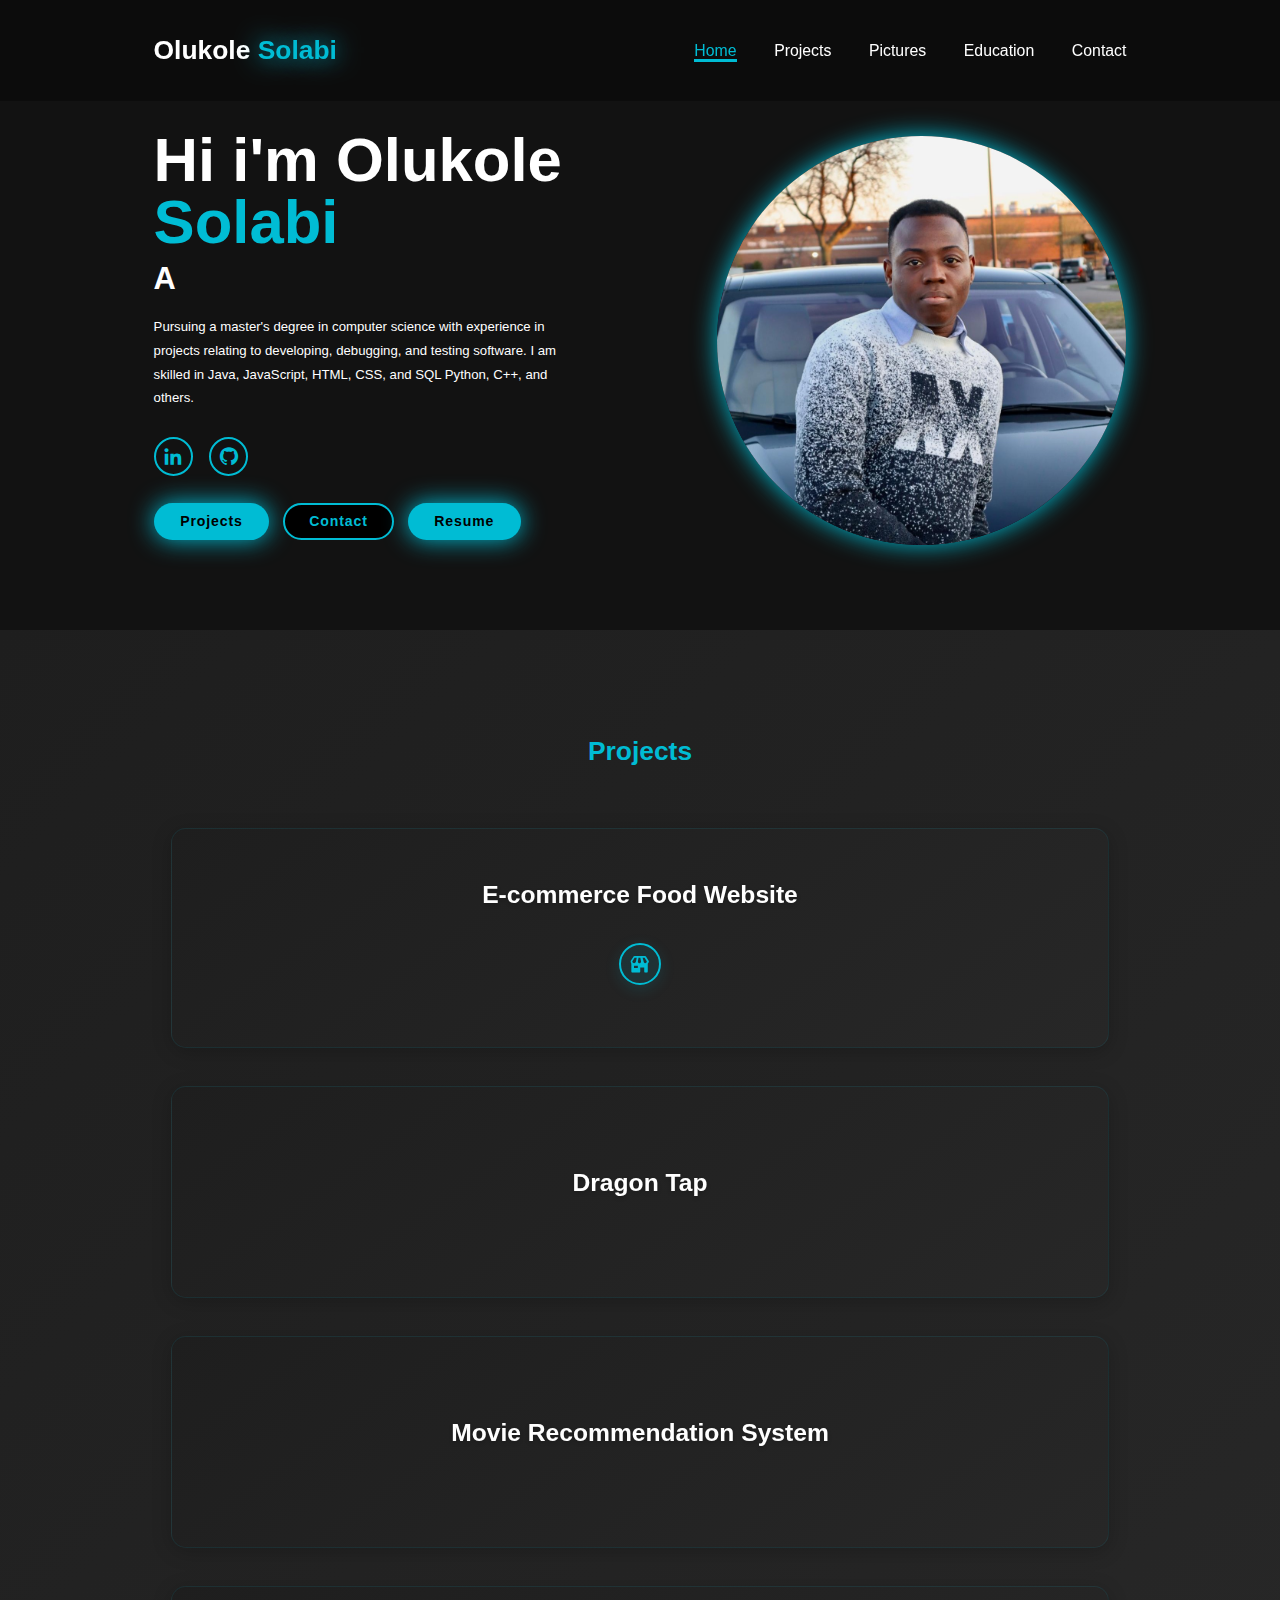
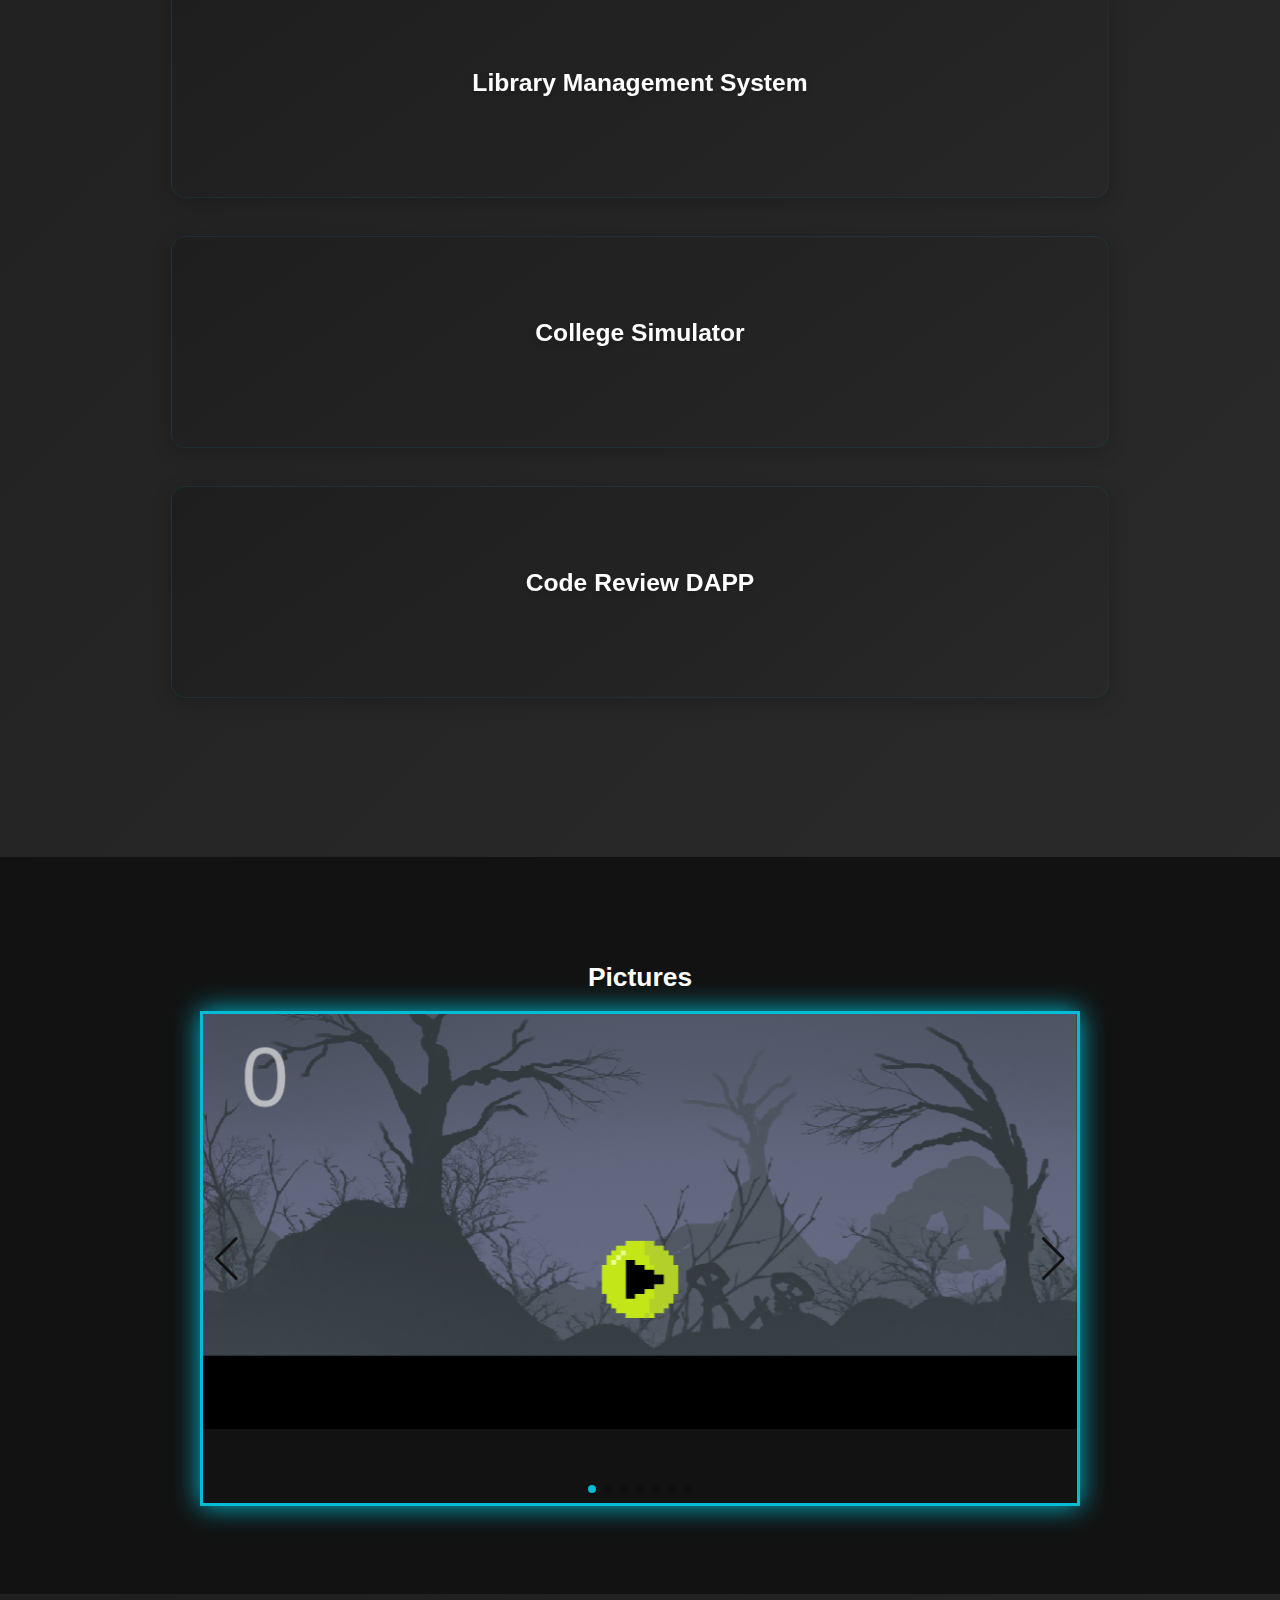
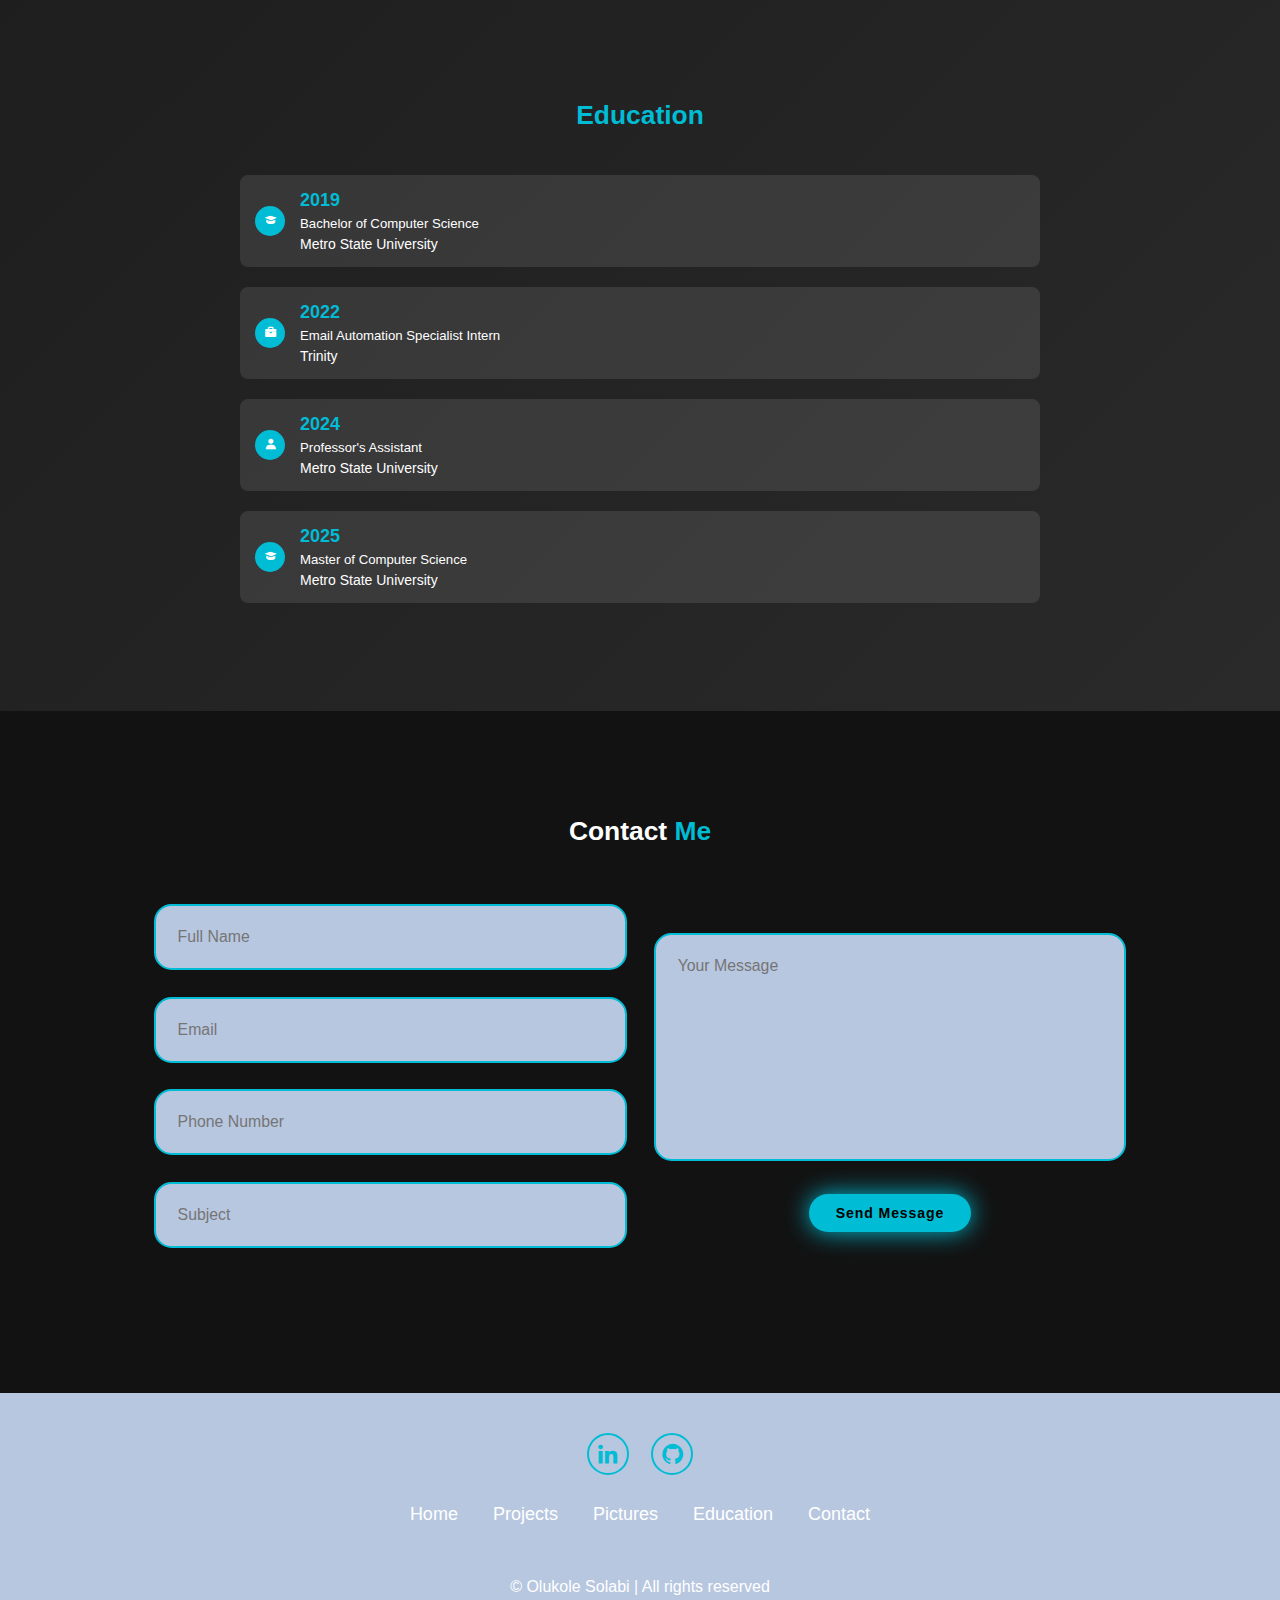
==== commit 26401111: "Updated Layout" ====
--- a/index.html
+++ b/index.html
@@ -1,234 +1,352 @@
 <!DOCTYPE html>
 <html lang="en">
-
-<head>
-
-  <!-- Google tag (gtag.js) -->
-  <script async src="https://www.googletagmanager.com/gtag/js?id=G-7B7QV1RWB0"></script>
-  <script>
-    window.dataLayer = window.dataLayer || [];
-    function gtag() { dataLayer.push(arguments); }
-    gtag('js', new Date());
-
-    gtag('config', 'G-7B7QV1RWB0');
-  </script>
-
-  <meta charset="UTF-8">
-  <meta name="viewport" content="width=device-width, initial-scale=1.0">
-  <title>Olukole's Portfolio</title>
-  <link rel="stylesheet" href="assets/css/style.css">
-  <link href='https://unpkg.com/boxicons@2.1.4/css/boxicons.min.css' rel='stylesheet'>
-  <link rel="stylesheet" href="https://cdn.jsdelivr.net/npm/swiper@11/swiper-bundle.min.css" />
-  <link href="https://fonts.googleapis.com/css2?family=Montserrat:wght@400;600;700&display=swap" rel="stylesheet">
-</head>
-
-<body>
-  <header class="header">
-    <a href="#home" class="logo">Olukole
-      <span>Solabi</span>
-    </a>
-
-    <i class='bx bx-menu' id="menu-icon"></i>
-
-    <nav class="navbar">
-      <a href="#home" class="active">Home</a>
-      <a href="#education">Education</a>
-      <a href="#projects">Projects</a>
-      <a href="#pictures">Pictures</a>
-      <a href="#contact">Contact</a>
-    </nav>
-  </header>
-
-  <section class="home" id="home">
-    <div class="home-content">
-      <h1>Hi i'm Olukole <span>Solabi</span></h1>
-      <h3 class="text-animation">A <span></span></h3>
-      <p>Pursuing a master's degree in computer science with
-        experience in projects relating to developing, debugging,
-        and testing software. I am skilled in Java, JavaScript,
-        HTML, CSS, and SQL Python, C++, and others.</p>
-
-      <div class="social-icons">
-        <a href="https://www.linkedin.com/in/olukole/" target="_blank"><i class='bx bxl-linkedin'></i></a>
-        <a href="https://github.com/olukole" target="_blank"><i class='bx bxl-github'></i></a>
-        <a href="https://www.instagram.com/kolino11/" target="_blank"><i class='bx bxl-instagram'></i></a>
-      </div>
-
-      <div class="btn-group">
-        <a href="#projects" class="btn">Projects</a>
-        <a href="#contact" class="btn">Contact</a>
-        <a class="btn" onclick="downloadResume()">Resume</a>
-      </div>
-    </div>
-
-    <div class="home-img">
-      <img src="assets/images/dp.jpg" alt="">
-    </div>
-  </section>
-
-  <section class="education" id="education">
-    <h2 class="heading">Education</h2>
-    <div class="timeline-items">
+  <head>
+    <!-- Google tag (gtag.js) -->
+    <script
+      async
+      src="https://www.googletagmanager.com/gtag/js?id=G-7B7QV1RWB0"
+    ></script>
+    <script>
+      window.dataLayer = window.dataLayer || [];
+      function gtag() {
+        dataLayer.push(arguments);
+      }
+      gtag("js", new Date());
+
+      gtag("config", "G-7B7QV1RWB0");
+    </script>
+
+    <meta charset="UTF-8" />
+    <meta name="viewport" content="width=device-width, initial-scale=1.0" />
+    <title>Olukole's Portfolio</title>
+    <link rel="stylesheet" href="assets/css/style.css" />
+    <link
+      href="https://unpkg.com/boxicons@2.1.4/css/boxicons.min.css"
+      rel="stylesheet"
+    />
+    <link
+      rel="stylesheet"
+      href="https://cdn.jsdelivr.net/npm/swiper@11/swiper-bundle.min.css"
+    />
+    <link
+      href="https://fonts.googleapis.com/css2?family=Montserrat:wght@400;600;700&display=swap"
+      rel="stylesheet"
+    />
+  </head>
+
+  <body>
+    <header class="header">
+      <a href="#home" class="logo"
+        >Olukole
+        <span>Solabi</span>
+      </a>
+
+      <i class="bx bx-menu" id="menu-icon"></i>
+
+      <nav class="navbar">
+        <a href="#home" class="active">Home</a>
+        <a href="#projects">Projects</a>
+        <a href="#pictures">Pictures</a>
+        <a href="#education">Education</a>
+        <a href="#contact">Contact</a>
+      </nav>
+    </header>
+
+    <section class="home" id="home">
+      <div class="home-content">
+        <h1>Hi i'm Olukole <span>Solabi</span></h1>
+        <h3 class="text-animation">A <span></span></h3>
+        <p>
+          Pursuing a master's degree in computer science with experience in
+          projects relating to developing, debugging, and testing software. I am
+          skilled in Java, JavaScript, HTML, CSS, and SQL Python, C++, and
+          others.
+        </p>
+
+        <div class="social-icons">
+          <a href="https://www.linkedin.com/in/olukole/" target="_blank"
+            ><i class="bx bxl-linkedin"></i
+          ></a>
+          <a href="https://github.com/olukole" target="_blank"
+            ><i class="bx bxl-github"></i
+          ></a>
+          <!-- <a href="https://www.instagram.com/kolino11/" target="_blank"
+            ><i class="bx bxl-instagram"></i
+          ></a> -->
+        </div>
+
+        <div class="btn-group">
+          <a href="#projects" class="btn">Projects</a>
+          <a href="#contact" class="btn">Contact</a>
+          <a class="btn" onclick="downloadResume()">Resume</a>
+        </div>
+      </div>
+
+      <div class="home-img">
+        <img src="assets/images/dp.jpg" alt="" />
+      </div>
+    </section>
+
+    <section class="projects" id="projects">
+      <h2 class="heading">Projects</h2>
+      <div class="projects-container">
+        <div class="projects-box">
+          <div class="projects-info-front">
+            <h4>E-commerce Food Website</h4>
+            <a href="https://bellachow.biz" target="_blank"
+              ><i class="bx bxs-store"></i>
+            </a>
+          </div>
+          <div class="projects-info-back">
+            <h4>E-commerce Food Website</h4>
+            <p>
+              It is a system that allows users to choose what food and the
+              qunatity they want to order online. It contains a functioning
+              checkout system based on the Stripe API.
+            </p>
+          </div>
+        </div>
+        <div class="projects-box">
+          <div class="projects-info-front">
+            <h4>Dragon Tap</h4>
+            <!-- <a href="https://github.com/olukole" target="_blank"
+              ><i class="bx bxl-play-store"></i>
+            </a> -->
+          </div>
+          <div class="projects-info-back">
+            <h4>Dragon Tap</h4>
+            <p>
+              A 2D mobile game created using Unity, where the player taps the
+              screen to move and avoid obstacles.
+            </p>
+          </div>
+        </div>
+        <div class="projects-box">
+          <div class="projects-info-front">
+            <h4>Movie Recommendation System</h4>
+            <!-- <a href="https://github.com/olukole" target="_blank"
+              ><i class="bx bxl-github"></i>
+            </a> -->
+          </div>
+          <div class="projects-info-back">
+            <h4>Movie Recommendation System</h4>
+            <p>
+              It is a system that recommends movies to users based on what they
+              like.This system was created using the programming language
+              Python.
+            </p>
+          </div>
+        </div>
+        <div class="projects-box">
+          <div class="projects-info-front">
+            <h4>Library Management System</h4>
+            <!-- <a href="https://github.com/olukole" target="_blank"
+              ><i class="bx bxl-github"></i>
+            </a> -->
+          </div>
+          <div class="projects-info-back">
+            <h4>Library Management System</h4>
+            <p>
+              It is a system that allows users to check what books they
+              borrowed, what books they returned and what books are available.
+            </p>
+          </div>
+        </div>
+        <div class="projects-box">
+          <div class="projects-info-front">
+            <h4>College Simulator</h4>
+            <!-- <a href="https://github.com/olukole" target="_blank"
+              ><i class="bx bxl-github"></i>
+            </a> -->
+          </div>
+          <div class="projects-info-back">
+            <h4>College Simulator</h4>
+            <p>
+              Developed a game with a fully functioning dorm Sytem. The Student
+              could enroll for a class, get a job, and had access to the store
+              system.This game was created using the programming language C++
+            </p>
+          </div>
+        </div>
+        <div class="projects-box">
+          <div class="projects-info-front">
+            <h4>Code Review DAPP</h4>
+            <!-- <a href="https://github.com/olukole" target="_blank"
+              ><i class="bx bxl-github"></i>
+            </a> -->
+          </div>
+          <div class="projects-info-back">
+            <h4>Code Review DAPP</h4>
+            <p>
+              A DAPP where users could turn in code and have it reviewed by
+              other users.This DAPP was created using the programming language
+              Solidity
+            </p>
+          </div>
+        </div>
+      </div>
+    </section>
+
+    <section class="pictures" id="pictures">
+      <h2 class="heading">Pictures</h2>
+      <div class="swiper">
+        <div class="swiper-wrapper">
+          <div class="swiper-slide">
+            <img src="assets/images/display1.jpg" alt="Olukole Solabi" />
+          </div>
+          <div class="swiper-slide">
+            <img src="assets/images/display2.jpg" alt="Olukole Solabi" />
+          </div>
+          <div class="swiper-slide">
+            <img src="assets/images/display3.jpg" alt="Olukole Solabi" />
+          </div>
+          <div class="swiper-slide">
+            <img src="assets/images/display4.jpg" alt="Olukole Solabi" />
+          </div>
+          <div class="swiper-slide">
+            <img src="assets/images/display5.jpg" alt="Olukole Solabi" />
+          </div>
+          <div class="swiper-slide">
+            <img src="assets/images/display6.jpg" alt="Olukole Solabi" />
+          </div>
+          <div class="swiper-slide">
+            <img src="assets/images/display7.jpg" alt="Olukole Solabi" />
+          </div>
+        </div>
+        <div class="swiper-pagination"></div>
+        <div class="swiper-button-prev"></div>
+        <div class="swiper-button-next"></div>
+      </div>
+    </section>
+
+    <section class="education" id="education">
+      <h2 class="heading">Education</h2>
+      <div class="timeline-items">
         <div class="timeline-item">
-            <div class="timeline-dot"><i class='bx bxs-graduation'></i></div>
-            <div class="timeline-content">
-                <div class="timeline-date">2019</div>
-                <h3>Bachelor of Computer Science</h3>
-                <p>Metro State University</p>
-            </div>
+          <div class="timeline-dot"><i class="bx bxs-graduation"></i></div>
+          <div class="timeline-content">
+            <div class="timeline-date">2019</div>
+            <h3>Bachelor of Computer Science</h3>
+            <p>Metro State University</p>
+          </div>
         </div>
 
         <div class="timeline-item">
-            <div class="timeline-dot"><i class='bx bxs-briefcase'></i></div>
-            <div class="timeline-content">
-                <div class="timeline-date">2022</div>
-                <h3>Email Automation Specialist Intern</h3>
-                <p>Trinity</p>
-            </div>
+          <div class="timeline-dot"><i class="bx bxs-briefcase"></i></div>
+          <div class="timeline-content">
+            <div class="timeline-date">2022</div>
+            <h3>Email Automation Specialist Intern</h3>
+            <p>Trinity</p>
+          </div>
         </div>
 
         <div class="timeline-item">
-            <div class="timeline-dot"><i class='bx bxs-user'></i></div>
-            <div class="timeline-content">
-                <div class="timeline-date">2024</div>
-                <h3>Professor's Assistant</h3>
-                <p>Metro State University</p>
-            </div>
+          <div class="timeline-dot"><i class="bx bxs-user"></i></div>
+          <div class="timeline-content">
+            <div class="timeline-date">2024</div>
+            <h3>Professor's Assistant</h3>
+            <p>Metro State University</p>
+          </div>
         </div>
 
         <div class="timeline-item">
-            <div class="timeline-dot"><i class='bx bxs-graduation'></i></div>
-            <div class="timeline-content">
-                <div class="timeline-date">2025</div>
-                <h3>Master of Computer Science</h3>
-                <p>Metro State University</p>
-            </div>
-        </div>
-    </div>
-  </section>
-
-  <section class="projects" id="projects">
-    <h2 class="heading">Projects</h2>
-    <div class="projects-container">
-        <div class="projects-box">
-            <div class="projects-info">
-                <h4>College Simulator</h4>
-                <p>Developed a game with a fully functioning dorm Sytem. The Student could enroll for a class, get a job, and had access to the store system.This game was created using the programming language C++</p>
-            </div>
-        </div>
-        <div class="projects-box">
-            <div class="projects-info">
-                <h4>Code Review DAPP</h4>
-                <p>A DAPP where users could turn in code and have it reviewed by other users.This DAPP was created using the programming language Solidity</p>
-            </div>
-        </div>
-        <div class="projects-box">
-            <div class="projects-info">
-                <h4>Movie Recommendation System</h4>
-                <p>It is a system that recommends movies to users based on what they like.</p>
-            </div>
-        </div>
-        <div class="projects-box">
-            <div class="projects-info">
-                <h4>Library Management System</h4>
-                <p>It is a system that allows users to check what books they borrowed, what books they returned and what books are available.</p>
-            </div>
-        </div>
-        <div class="projects-box">
-          <div class="projects-info">
-            <h4>E-commerce Food Website</h4>
-            <p>It is a system that allows users to choose what food and the qunatity they want to order online. It contains a functioning checkout system based on the Stripe API.</p>
-          </div>
-        </div>
-        <div class="projects-box">
-          <div class="projects-info">
-            <h4>Dragon Tap</h4>
-            <p>A 2D mobile game created using Unity, where the player taps the screen to move and avoid obstacles.</p>
-          </div>
-        </div>
-    </div>
-  </section>
-
-  <section class="pictures" id="pictures">
-    <h2 class="heading">Pictures</h2>
-    <div class="swiper">
-      <div class="swiper-wrapper">
-        <div class="swiper-slide"><img src="assets/images/display1.jpg" alt="Olukole Solabi"></div>
-        <div class="swiper-slide"><img src="assets/images/display2.jpg" alt="Olukole Solabi"></div>
-        <div class="swiper-slide"><img src="assets/images/display3.jpg" alt="Olukole Solabi"></div>
-        <div class="swiper-slide"><img src="assets/images/display4.jpg" alt="Olukole Solabi"></div>
-        <div class="swiper-slide"><img src="assets/images/display5.jpg" alt="Olukole Solabi"></div>
-        <div class="swiper-slide"><img src="assets/images/display6.jpg" alt="Olukole Solabi"></div>
-        <div class="swiper-slide"><img src="assets/images/display7.jpg" alt="Olukole Solabi"></div>
-      </div>
-      <div class="swiper-pagination"></div>
-      <div class="swiper-button-prev"></div>
-      <div class="swiper-button-next"></div>
-    </div>
-  </section>
-
-  <section class="contact" id="contact">
-    <h2 class="heading">Contact <span>Me</span></h2>
-
-    <form id="contactForm" action="https://api.web3forms.com/submit" method="POST">
-      <input type="hidden" name="access_key" value="a55f4fb7-bed2-4c4a-ac47-9c2c9511fcd5">
-      <input type="checkbox" name="botcheck" class="hidden" style="display: none;">
-
-      <div class="input-group">
-        <div class="input-box">
-          <input type="text" name="name" placeholder="Full Name">
-          <input type="email" name="email" placeholder="Email">
-        </div>
-
-        <div class="input-box">
-          <input type="number" name="number" placeholder="Phone Number">
-          <input type="text" name="text" placeholder="Subject">
-        </div>
-      </div>
-
-      <div class="input-group2">
-        <textarea name="Message" id="" cols="30" rows="10" placeholder="Your Message" required></textarea>
-        <input type="submit" value="Send Message" class="btn">
-      </div>
-    </form>
-  </section>
-
-  <footer class="footer">
-    <div class="social">
-      <a href="https://www.linkedin.com/in/olukole/" target="_blank"><i class='bx bxl-linkedin'></i></a>
-      <a href="https://github.com/olukole" target="_blank"><i class='bx bxl-github'></i></a>
-      <a href="https://www.instagram.com/kolino11/" target="_blank"><i class='bx bxl-instagram'></i></a>
-    </div>
-
-    <ul class="list">
-      <li>
-        <a href="#home">Home</a>
-      </li>
-
-      <li>
-        <a href="#education">Education</a>
-      </li>
-
-      <li>
-        <a href="#projects">Projects</a>
-      </li>
-
-      <li>
-        <a href="#pictures">Pictures</a>
-      </li>
-
-      <li>
-        <a href="#contact">Contact</a>
-      </li>
-    </ul>
-    <p class="copyright">
-      © Olukole Solabi | All rights reserved
-    </p>
-  </footer>
-
-  <button id="backToTopBtn" title="Go to top"><i class='bx bxs-chevron-up-circle'></i></button>
-  <script src="assets/js/script.js"></script>
-  <script src="https://cdn.jsdelivr.net/npm/swiper@11/swiper-bundle.min.js"></script>
-</body>
-
-</html>+          <div class="timeline-dot"><i class="bx bxs-graduation"></i></div>
+          <div class="timeline-content">
+            <div class="timeline-date">2025</div>
+            <h3>Master of Computer Science</h3>
+            <p>Metro State University</p>
+          </div>
+        </div>
+      </div>
+    </section>
+
+    <section class="contact" id="contact">
+      <h2 class="heading">Contact <span>Me</span></h2>
+
+      <form
+        id="contactForm"
+        action="https://api.web3forms.com/submit"
+        method="POST"
+      >
+        <input
+          type="hidden"
+          name="access_key"
+          value="a55f4fb7-bed2-4c4a-ac47-9c2c9511fcd5"
+        />
+        <input
+          type="checkbox"
+          name="botcheck"
+          class="hidden"
+          style="display: none"
+        />
+
+        <div class="input-group">
+          <div class="input-box">
+            <input type="text" name="name" placeholder="Full Name" />
+            <input type="email" name="email" placeholder="Email" />
+          </div>
+
+          <div class="input-box">
+            <input type="number" name="number" placeholder="Phone Number" />
+            <input type="text" name="text" placeholder="Subject" />
+          </div>
+        </div>
+
+        <div class="input-group2">
+          <textarea
+            name="Message"
+            id=""
+            cols="30"
+            rows="10"
+            placeholder="Your Message"
+            required
+          ></textarea>
+          <input type="submit" value="Send Message" class="btn" />
+        </div>
+      </form>
+    </section>
+
+    <footer class="footer">
+      <div class="social">
+        <a href="https://www.linkedin.com/in/olukole/" target="_blank"
+          ><i class="bx bxl-linkedin"></i
+        ></a>
+        <a href="https://github.com/olukole" target="_blank"
+          ><i class="bx bxl-github"></i
+        ></a>
+        <!-- <a href="https://www.instagram.com/kolino11/" target="_blank"
+          ><i class="bx bxl-instagram"></i
+        ></a> -->
+      </div>
+
+      <ul class="list">
+        <li>
+          <a href="#home">Home</a>
+        </li>
+
+        <li>
+          <a href="#projects">Projects</a>
+        </li>
+
+        <li>
+          <a href="#pictures">Pictures</a>
+        </li>
+
+        <li>
+          <a href="#education">Education</a>
+        </li>
+
+        <li>
+          <a href="#contact">Contact</a>
+        </li>
+      </ul>
+      <p class="copyright">© Olukole Solabi | All rights reserved</p>
+    </footer>
+
+    <button id="backToTopBtn" title="Go to top">
+      <i class="bx bxs-chevron-up-circle"></i>
+    </button>
+    <script src="assets/js/script.js"></script>
+    <script src="https://cdn.jsdelivr.net/npm/swiper@11/swiper-bundle.min.js"></script>
+  </body>
+</html>
--- a/assets/css/style.css
+++ b/assets/css/style.css
@@ -13,6 +13,7 @@
 --complementary-color: #edc964;
 --bg-color: #121212;
 --second-bg-color: #b8c7e0;
+--third-bg-color: linear-gradient(135deg, #1e1e1e, #2a2a2a);
 --text-color: #ffffff;
 --card-bg: #1e1e1e;
 }
@@ -263,67 +264,6 @@
   font-size: 3rem;
   margin: 2rem 0;
 }
-.education{
-  padding: 20px 15px;
-  background: linear-gradient(135deg, #1e1e1e, #2a2a2a);
-  color: var(--text-color);
-}
-.education h2{
-  margin-bottom: 5rem;
-  color: var(--main-color);
-}
-.timeline-items{
-  max-width: 800px;
-  margin: auto;
-  display: flex;
-  flex-direction: column;
-}
-.timeline-item{
-  margin-bottom: 20px;
-  padding: 15px;
-  display: flex;
-  align-items: center;
-  position: relative;
-  background-color: rgba(255, 255, 255, 0.1);
-  border-radius: 8px;
-  transition: transform 0.3s ease, box-shadow 0.3s ease;
-}
-.timeline-item:hover{
-  transform: translateY(-3px);
-  box-shadow: 0 4px 20px rgba(0, 0, 0, 0.5);
-}
-.timeline-dot{
-  height: 30px;
-  width: 30px;
-  background: var(--main-color);
-  border-radius: 50%;
-  margin-right: 15px;
-  display: flex;
-  justify-content: center;
-  align-items: center;
-  color: white;
-  font-size: 1.5rem;
-}
-.timeline-content{
-  flex-grow: 1;
-}
-.timeline-date{
-  font-size: 18px;
-  font-weight: 600;
-  color: var(--main-color);
-  margin-bottom: 5px;
-}
-.timeline-content h3{
-  margin: 0;
-  font-size: 1.5rem;
-  font-weight: 500;
-  color: var(--text-color);
-}
-.timeline-content p{
-  font-size: 14px;
-  color: var(--text-color);
-  margin-top: 5px;
-}
 
 ::-webkit-scrollbar{
   width: 15px;
@@ -335,8 +275,9 @@
   background: var(--bg-color);
   width: 50px;
 }
+
 .projects{
-  background: var(--bg-color);
+  background: var(--third-bg-color);
   color: var(--text-color);
 }
 .projects h2{
@@ -349,34 +290,114 @@
   gap: 20px;
   padding: 0 2rem;
 }
-.projects-box{
-  background-color: rgba(30, 30, 30, 0.8);
-  border-radius: 10px;
-  padding: 20px;
-  transition: transform 0.3s, box-shadow 0.3s;
+.projects-box {
+  background: linear-gradient(145deg, rgba(30, 30, 30, 0.9), rgba(40, 40, 40, 0.9));
+  border-radius: 15px;
+  padding: 25px;
+  transition: all 0.4s ease-in-out;
   box-shadow: 0 4px 20px rgba(0, 0, 0, 0.2);
-}
-.projects-box:hover{
-  transform: translateY(-5px);
-  box-shadow: 0 8px 30px rgba(0, 0, 0, 0.3);
-}
-.projects-box .projects-info{
   display: flex;
   flex-direction: column;
   text-align: left;
-  max-height: 200px;
-  justify-content: left;
-  align-items: baseline;
+  max-height: 220px;
+  justify-content: center;
+  align-items: center;
   padding: 5rem 5rem;
-}
-.projects-info h4{
-  font-size: 2.5rem;
-  font-weight: 800;
+  transform-style: preserve-3d;
+  perspective: 1000px;
+  border: 1px solid rgba(0, 188, 212, 0.1);
+}
+.projects-box:hover {
+  transform: translateY(-8px);
+  box-shadow: 0 8px 30px rgba(0, 188, 212, 0.2);
+  border: 1px solid rgba(0, 188, 212, 0.3);
+}
+.projects-box.active{
+  transform: perspective(1000px) rotateY(180deg);
+}
+.projects-info-front {
+  display: flex;
+  flex-direction: column;
+  text-align: center;
+  max-height: 220px;
+  justify-content: center;
+  align-items: center;
+  padding: 4rem 4rem;
+  backface-visibility: hidden;
+  width: 100%;
+}
+.projects-info-front h4 {
+  font-size: 2.8rem;
+  font-weight: 700;
+  line-height: 1.4;
+  margin-bottom: 2rem;
+  text-align: center;
+  color: var(--text-color);
+  text-shadow: 0 2px 4px rgba(0, 0, 0, 0.2);
+}
+.projects-info-front a {
+  display: inline-flex;
+  justify-content: center;
+  align-items: center;
+  width: 4.8rem;
+  height: 4.8rem;
+  background: rgba(0, 188, 212, 0.1);
+  border: 2px solid var(--main-color);
+  border-radius: 50%;
+  font-size: 2.4rem;
+  color: var(--main-color);
+  margin: 1.5rem 1rem;
+  transition: all 0.4s cubic-bezier(0.175, 0.885, 0.32, 1.275);
+  box-shadow: 0 4px 15px rgba(0, 188, 212, 0.15);
+  position: relative;
+  overflow: hidden;
+}
+.projects-info-front a:hover {
+  background: var(--main-color);
+  color: var(--bg-color);
+  transform: scale(1.1) translateY(-5px);
+  box-shadow: 0 6px 25px rgba(0, 188, 212, 0.4);
+}
+.projects-info-front a::before {
+  content: '';
+  position: absolute;
+  top: 50%;
+  left: 50%;
+  width: 0;
+  height: 0;
+  background: rgba(255, 255, 255, 0.2);
+  border-radius: 50%;
+  transform: translate(-50%, -50%);
+  transition: width 0.3s ease, height 0.3s ease;
+}
+.projects-info-front a:hover::before {
+  width: 100%;
+  height: 100%;
+}
+.projects-info-back {
+  display: flex;
+  flex-direction: column;
+  text-align: left;
+  max-height: 220px;
+  justify-content: flex-start;
+  align-items: flex-start;
+  width: 100%;
+  height: 100%;
+  position: absolute;
+  padding: 4rem 4rem;
+  transform: rotateY(180deg);
+  backface-visibility: hidden;
+  overflow: hidden;
+  background: linear-gradient(145deg, rgba(35, 35, 35, 0.95), rgba(45, 45, 45, 0.95));
+  border-radius: 12px;
+}
+.projects-info-back h4{
+  font-size: 2rem;
+  font-weight: 450;
   line-height: 1.5;
-  margin-bottom: 1rem;
-  color: var(--text-color);
-}
-.projects-info p{
+  color: var(--text-color);
+}
+.projects-info-back p{
   font-size: 1.4rem;
   font-weight: 400;
   line-height: 1.7;
@@ -386,7 +407,7 @@
 }
 
 .pictures {
-    background: linear-gradient(135deg, #1e1e1e, #2a2a2a);
+    background: (--bg-color);
     color: var(--text-color);
 }
 .pictures.heading{
@@ -426,6 +447,67 @@
 }
 .swiper .swiper-pagination-bullet-active{
   background-color: var(--main-color);
+}
+
+.education{
+  background: var(--third-bg-color);
+  color: var(--text-color);
+}
+.education h2{
+  margin-bottom: 5rem;
+  color: var(--main-color);
+}
+.timeline-items{
+  max-width: 800px;
+  margin: auto;
+  display: flex;
+  flex-direction: column;
+}
+.timeline-item{
+  margin-bottom: 20px;
+  padding: 15px;
+  display: flex;
+  align-items: center;
+  position: relative;
+  background-color: rgba(255, 255, 255, 0.1);
+  border-radius: 8px;
+  transition: transform 0.3s ease, box-shadow 0.3s ease;
+}
+.timeline-item:hover{
+  transform: translateY(-3px);
+  box-shadow: 0 4px 20px rgba(0, 0, 0, 0.5);
+}
+.timeline-dot{
+  height: 30px;
+  width: 30px;
+  background: var(--main-color);
+  border-radius: 50%;
+  margin-right: 15px;
+  display: flex;
+  justify-content: center;
+  align-items: center;
+  color: white;
+  font-size: 1.5rem;
+}
+.timeline-content{
+  flex-grow: 1;
+}
+.timeline-date{
+  font-size: 18px;
+  font-weight: 600;
+  color: var(--main-color);
+  margin-bottom: 5px;
+}
+.timeline-content h3{
+  margin: 0;
+  font-size: 1.5rem;
+  font-weight: 500;
+  color: var(--text-color);
+}
+.timeline-content p{
+  font-size: 14px;
+  color: var(--text-color);
+  margin-top: 5px;
 }
 
 .contact{
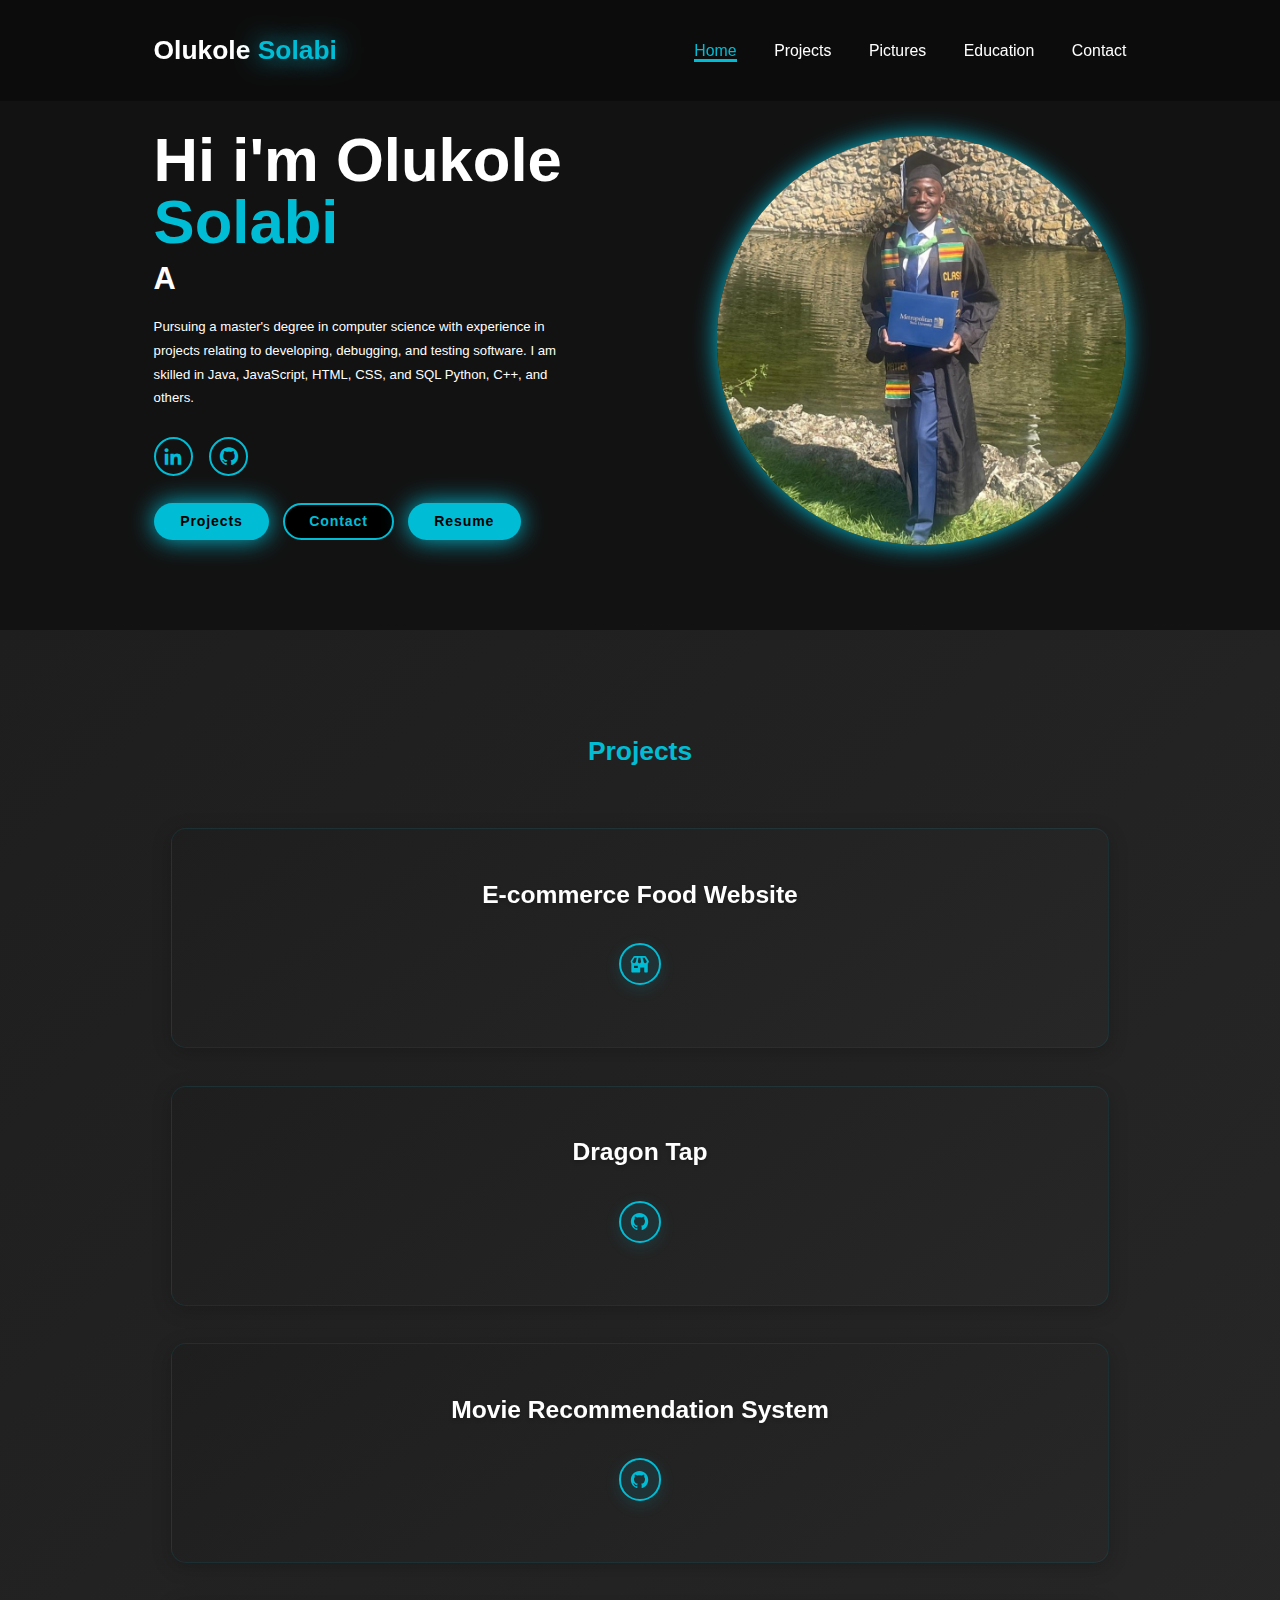
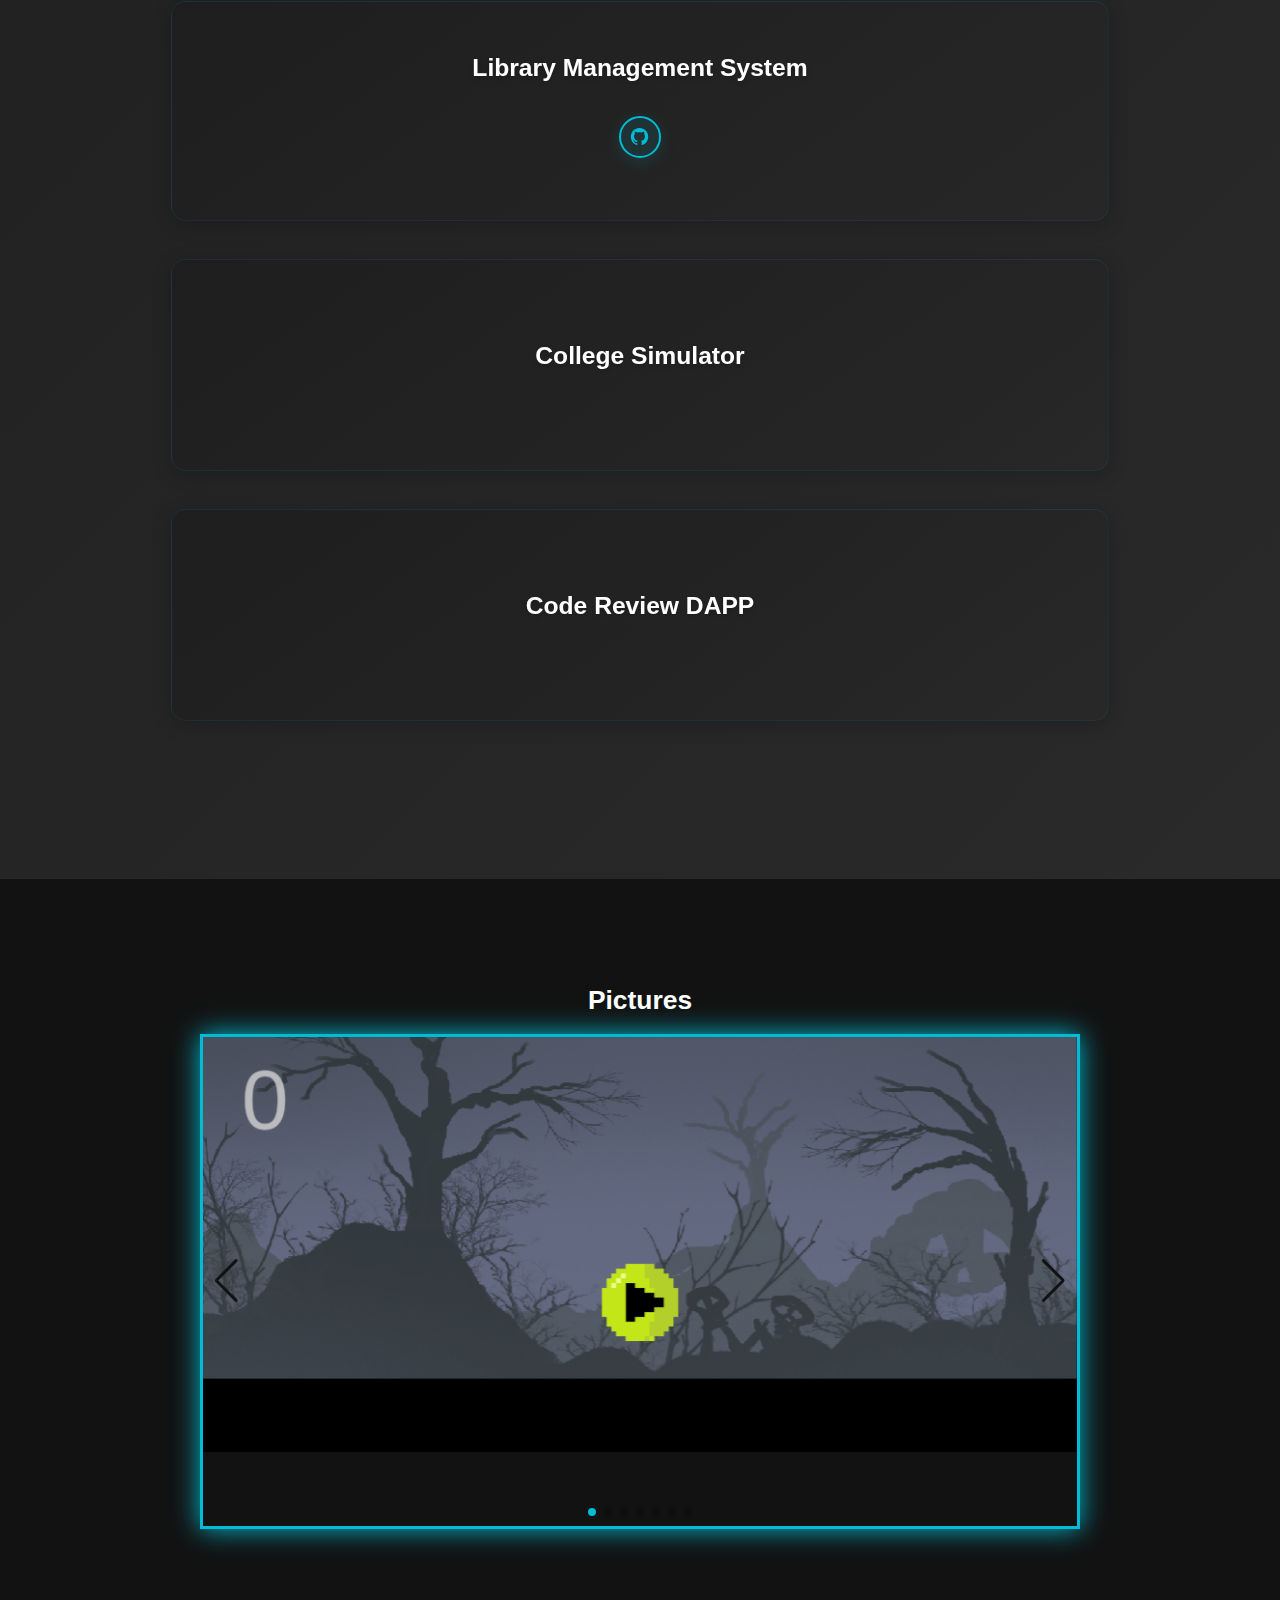
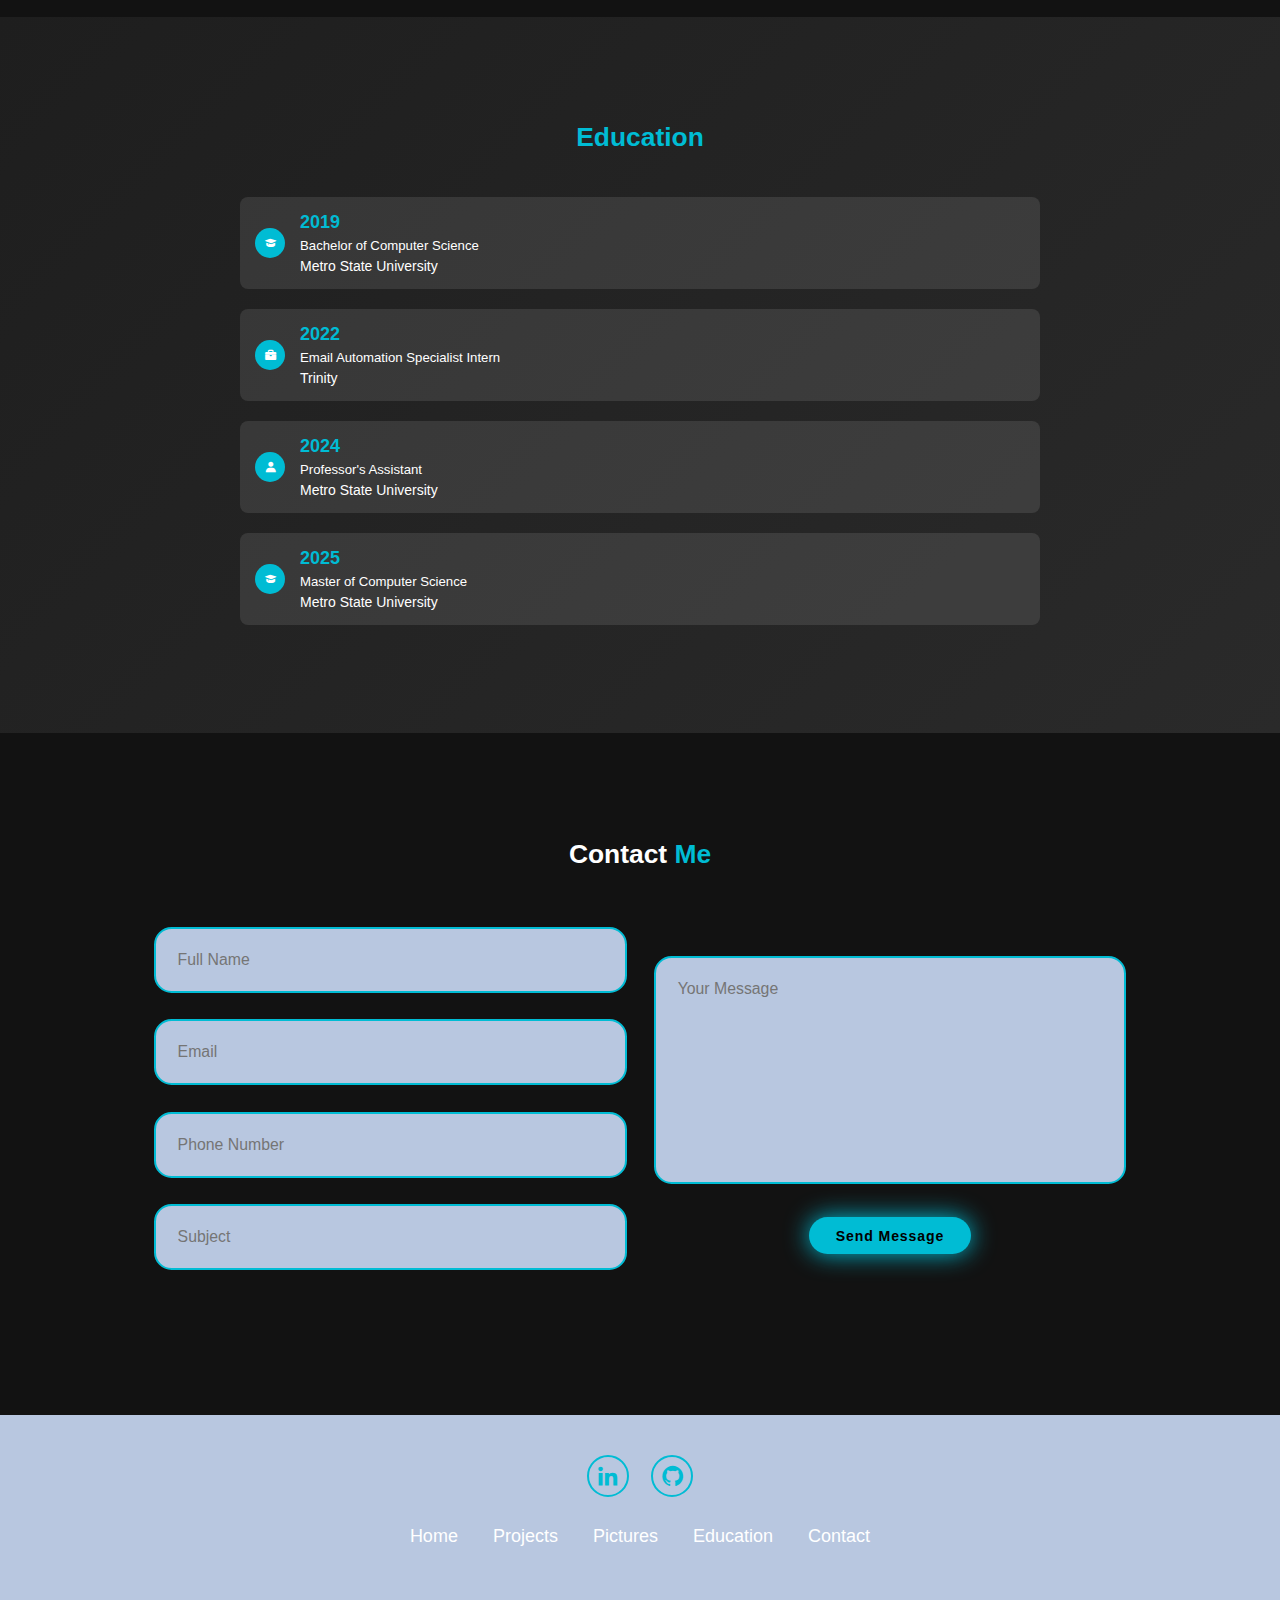
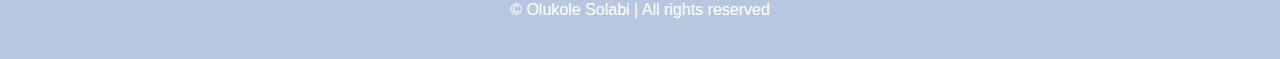
==== commit 0ba8a1fb: "Update" ====
--- a/index.html
+++ b/index.html
@@ -83,7 +83,7 @@
       </div>
 
       <div class="home-img">
-        <img src="assets/images/dp.jpg" alt="" />
+        <img src="assets/images/dp2.jpg" alt="" />
       </div>
     </section>
 
@@ -109,6 +109,8 @@
         <div class="projects-box">
           <div class="projects-info-front">
             <h4>Dragon Tap</h4>
+            <a href="https://github.com/olukole/Dragon-Tap" target="_blank"><i class="bx bxl-github"></i>
+            </a>
             <!-- <a href="https://github.com/olukole" target="_blank"
               ><i class="bx bxl-play-store"></i>
             </a> -->
@@ -124,9 +126,9 @@
         <div class="projects-box">
           <div class="projects-info-front">
             <h4>Movie Recommendation System</h4>
-            <!-- <a href="https://github.com/olukole" target="_blank"
+            <a href="https://github.com/olukole/Movie-Recommendation" target="_blank"
               ><i class="bx bxl-github"></i>
-            </a> -->
+            </a>
           </div>
           <div class="projects-info-back">
             <h4>Movie Recommendation System</h4>
@@ -140,9 +142,9 @@
         <div class="projects-box">
           <div class="projects-info-front">
             <h4>Library Management System</h4>
-            <!-- <a href="https://github.com/olukole" target="_blank"
+            <a href="https://github.com/olukole/omdb" target="_blank"
               ><i class="bx bxl-github"></i>
-            </a> -->
+            </a>
           </div>
           <div class="projects-info-back">
             <h4>Library Management System</h4>
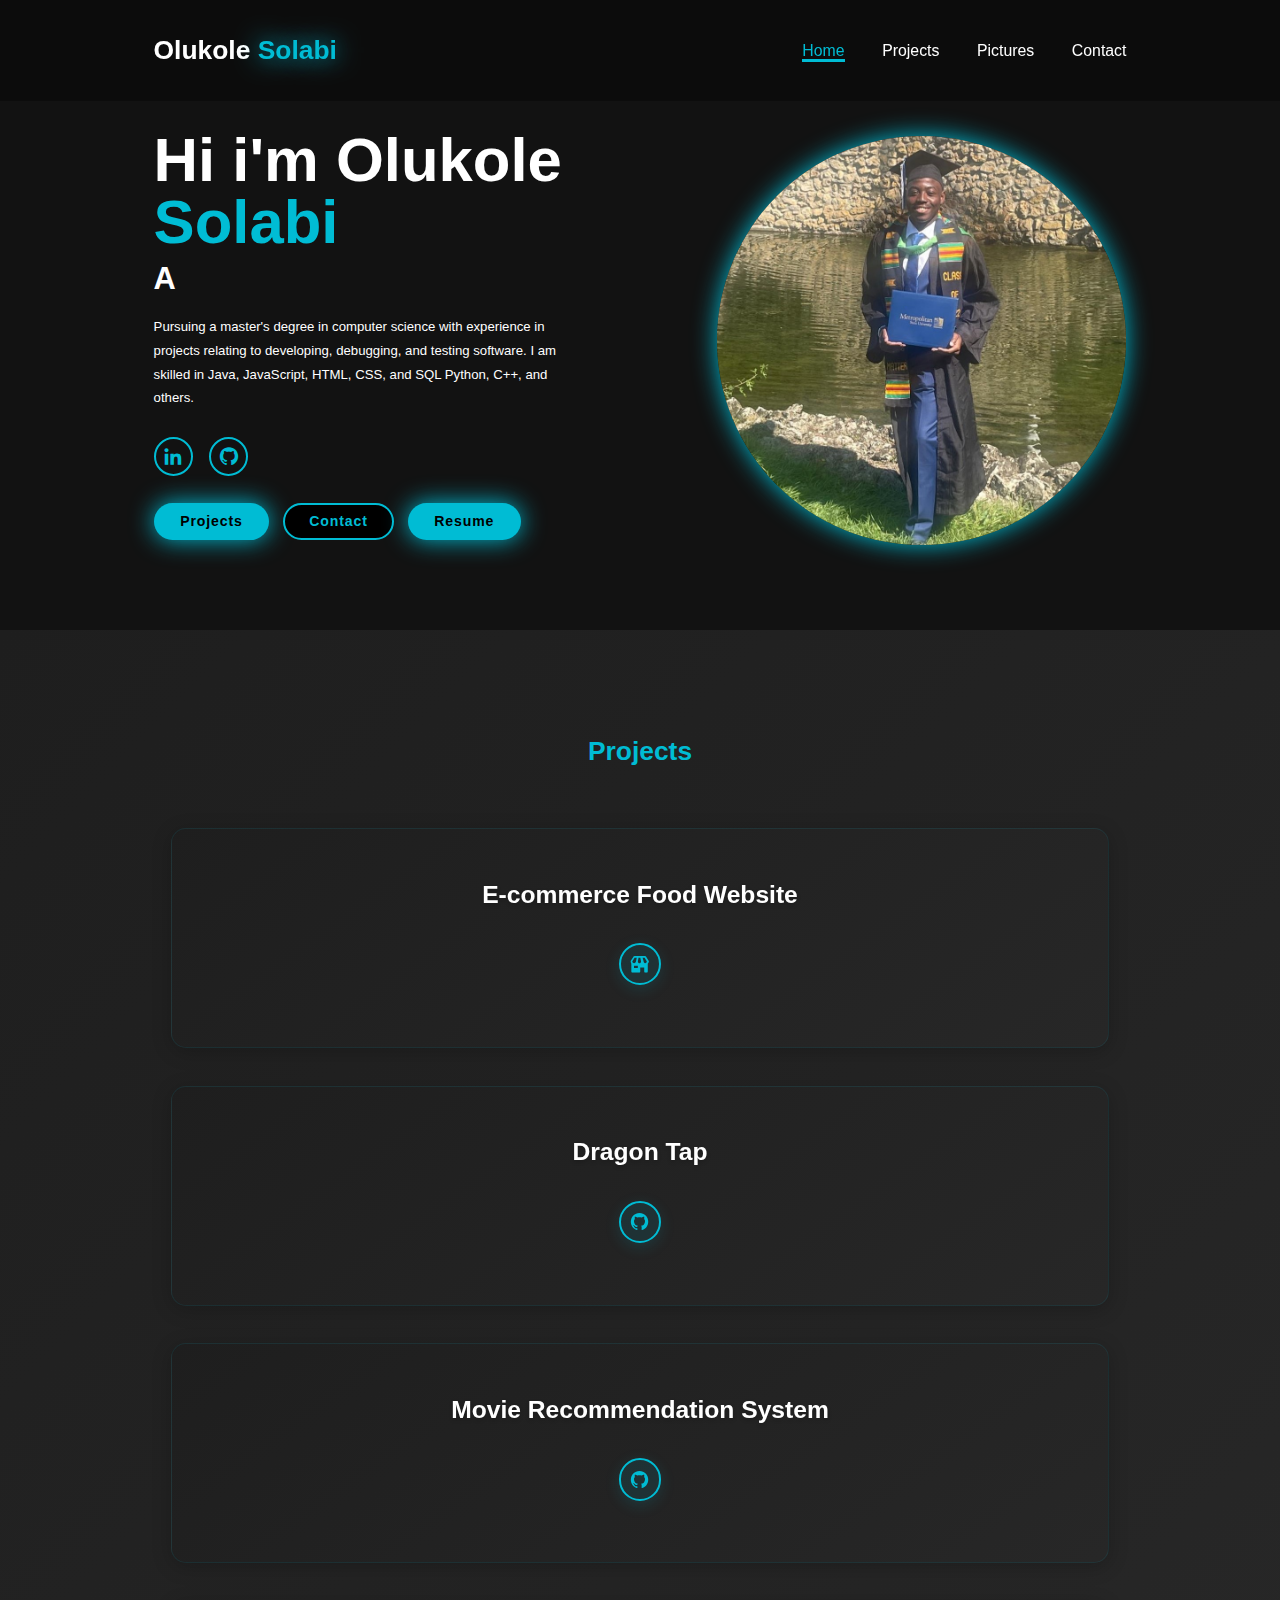
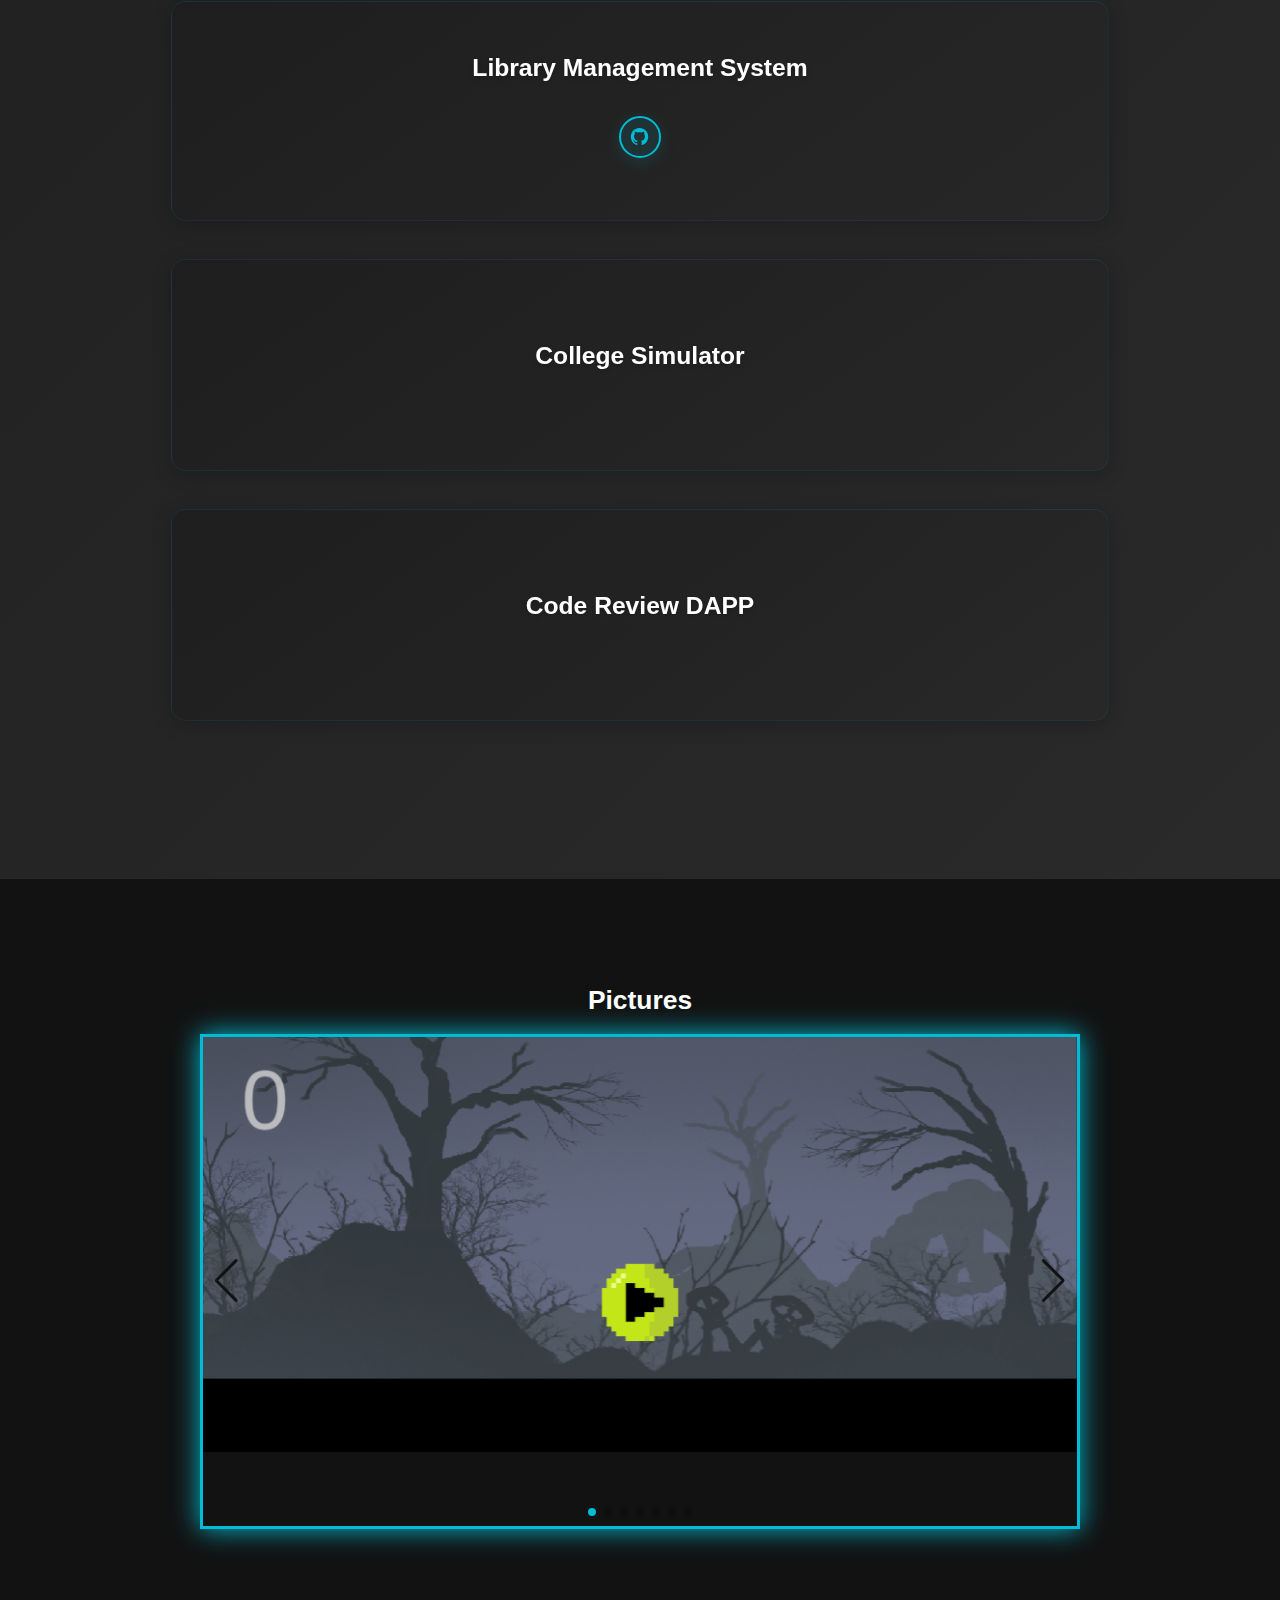
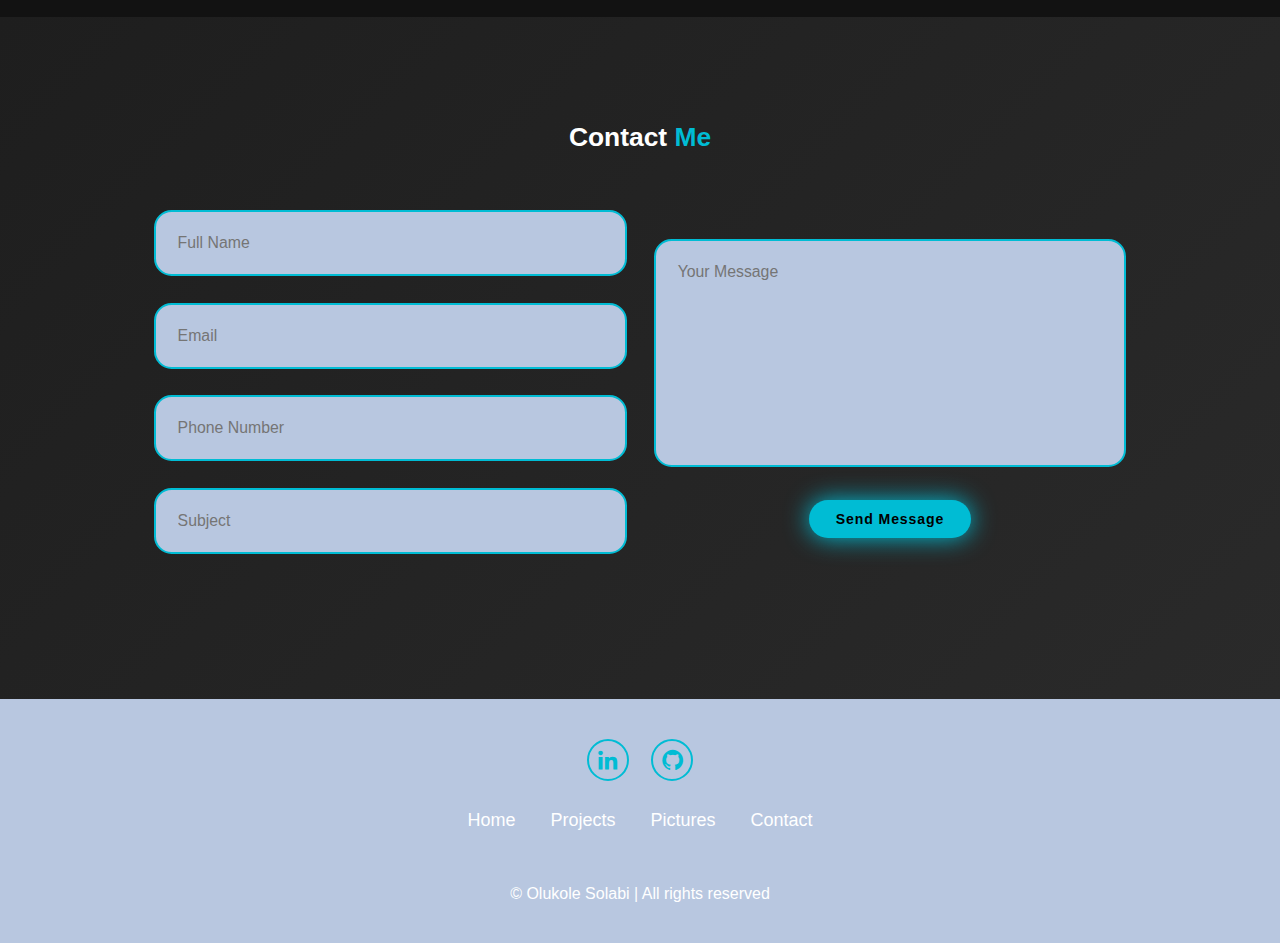
==== commit 4d368998: "Removed Education Section" ====
--- a/index.html
+++ b/index.html
@@ -47,7 +47,7 @@
         <a href="#home" class="active">Home</a>
         <a href="#projects">Projects</a>
         <a href="#pictures">Pictures</a>
-        <a href="#education">Education</a>
+        <!-- <a href="#education">Education</a> -->
         <a href="#contact">Contact</a>
       </nav>
     </header>
@@ -220,7 +220,7 @@
         <div class="swiper-button-next"></div>
       </div>
     </section>
-
+<!---
     <section class="education" id="education">
       <h2 class="heading">Education</h2>
       <div class="timeline-items">
@@ -261,7 +261,7 @@
         </div>
       </div>
     </section>
-
+  -->
     <section class="contact" id="contact">
       <h2 class="heading">Contact <span>Me</span></h2>
 
@@ -333,11 +333,11 @@
         <li>
           <a href="#pictures">Pictures</a>
         </li>
-
+<!--
         <li>
           <a href="#education">Education</a>
         </li>
-
+--->
         <li>
           <a href="#contact">Contact</a>
         </li>
--- a/assets/css/style.css
+++ b/assets/css/style.css
@@ -511,7 +511,7 @@
 }
 
 .contact{
-  background: var(--bg-color);
+  background: var(--third-bg-color);
 }
 .contact h2{
   margin-bottom: 3rem;
